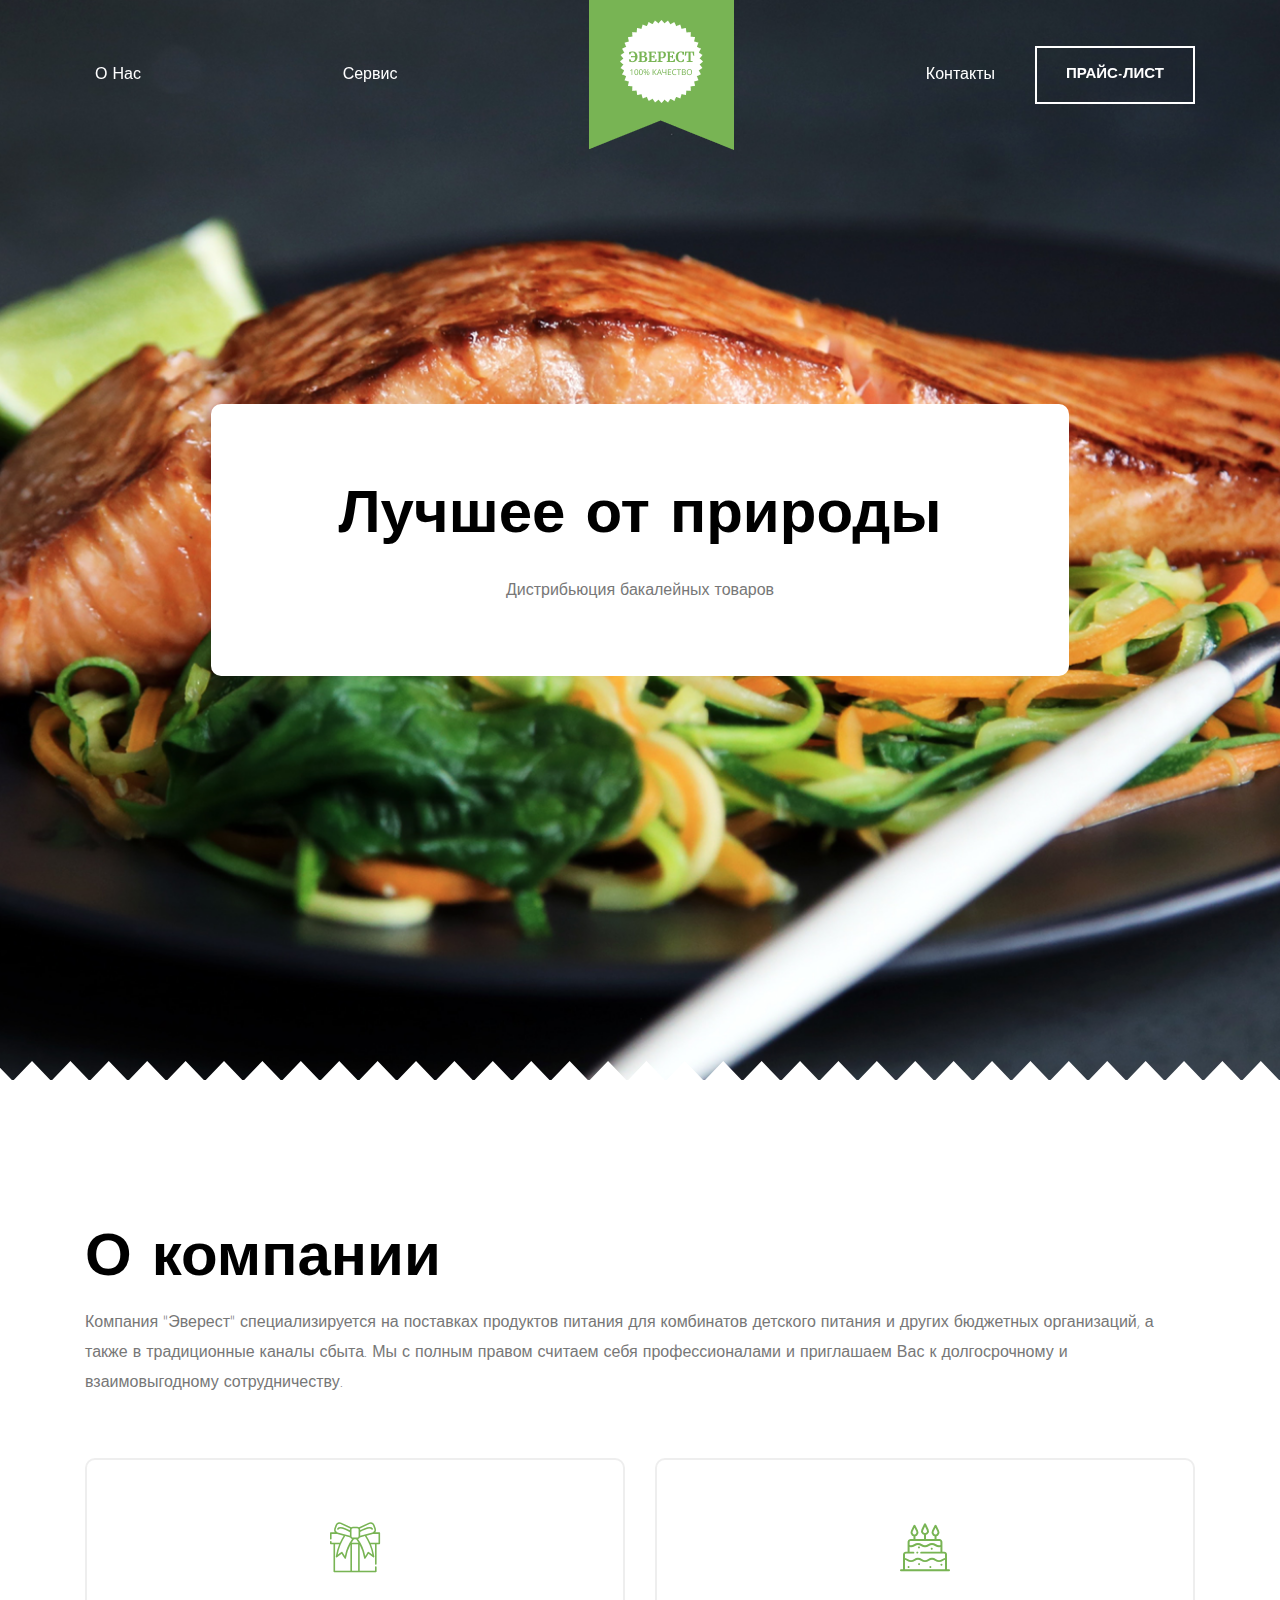
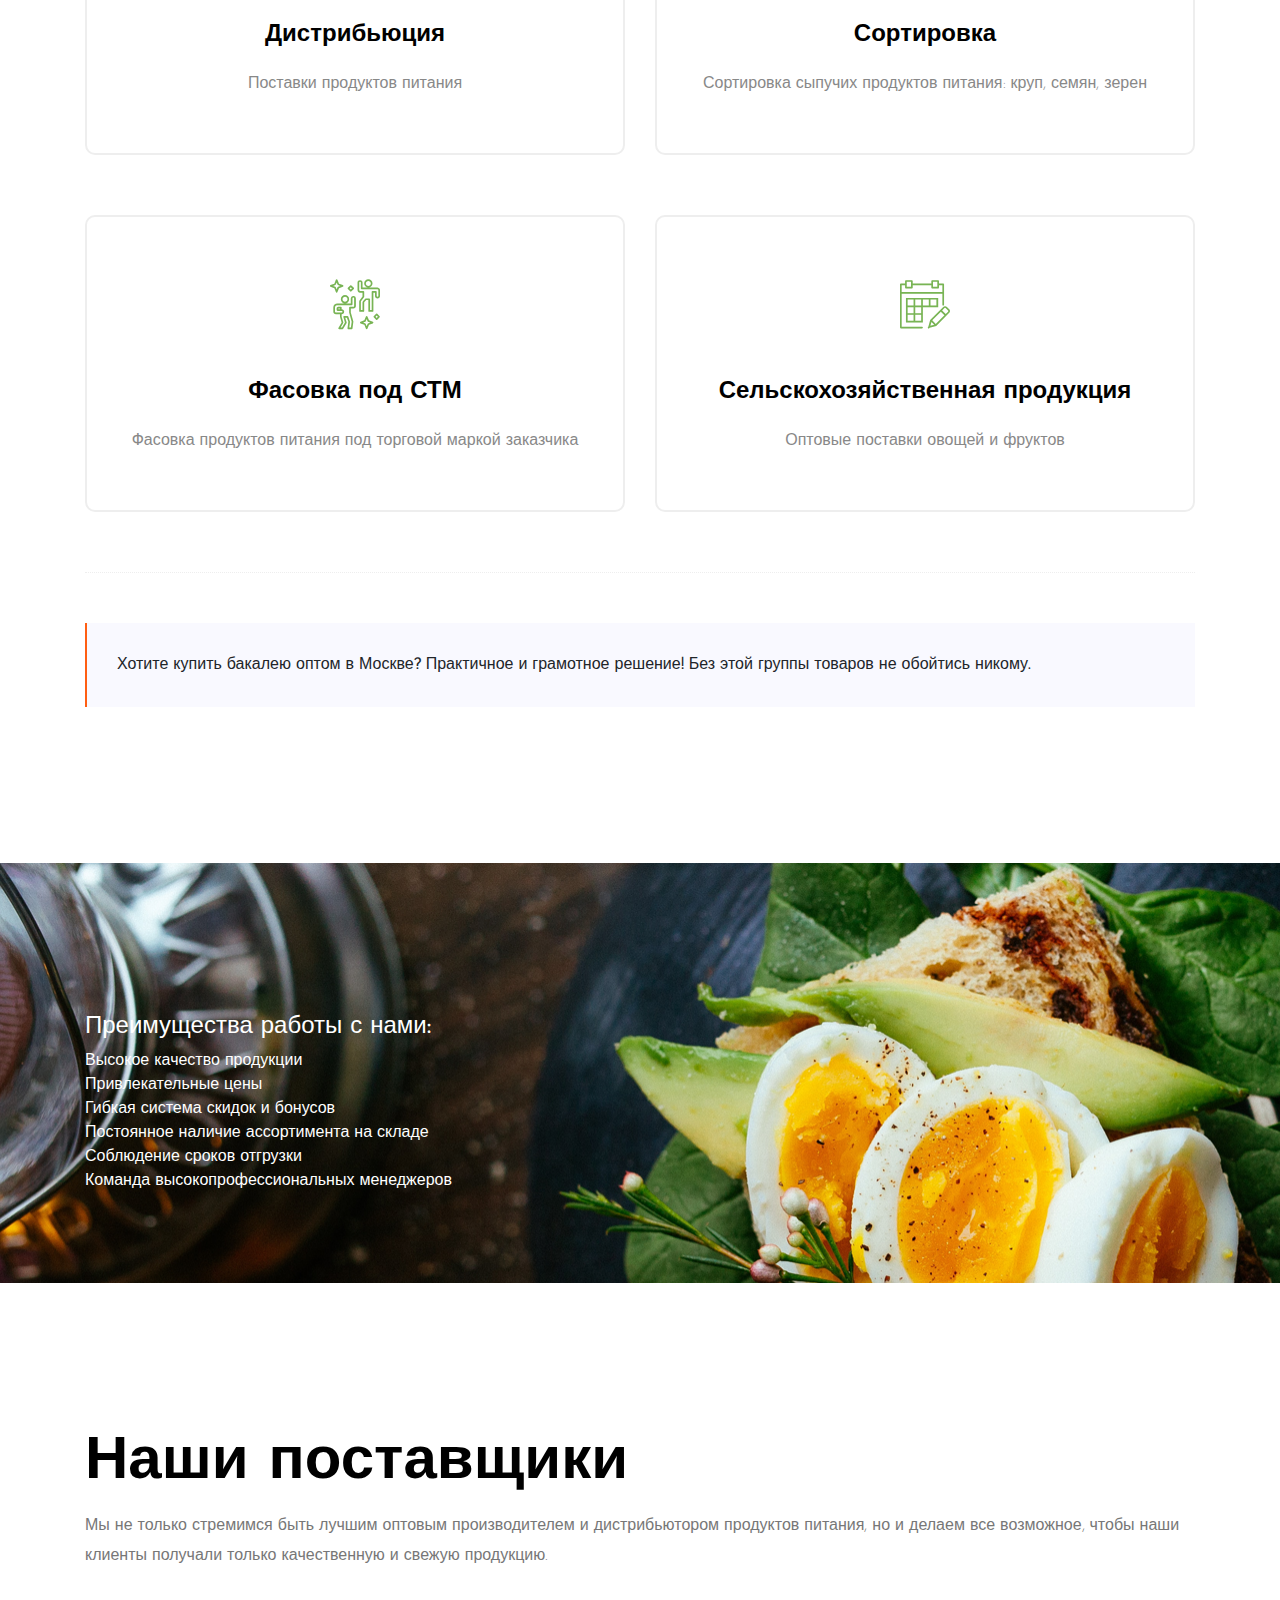
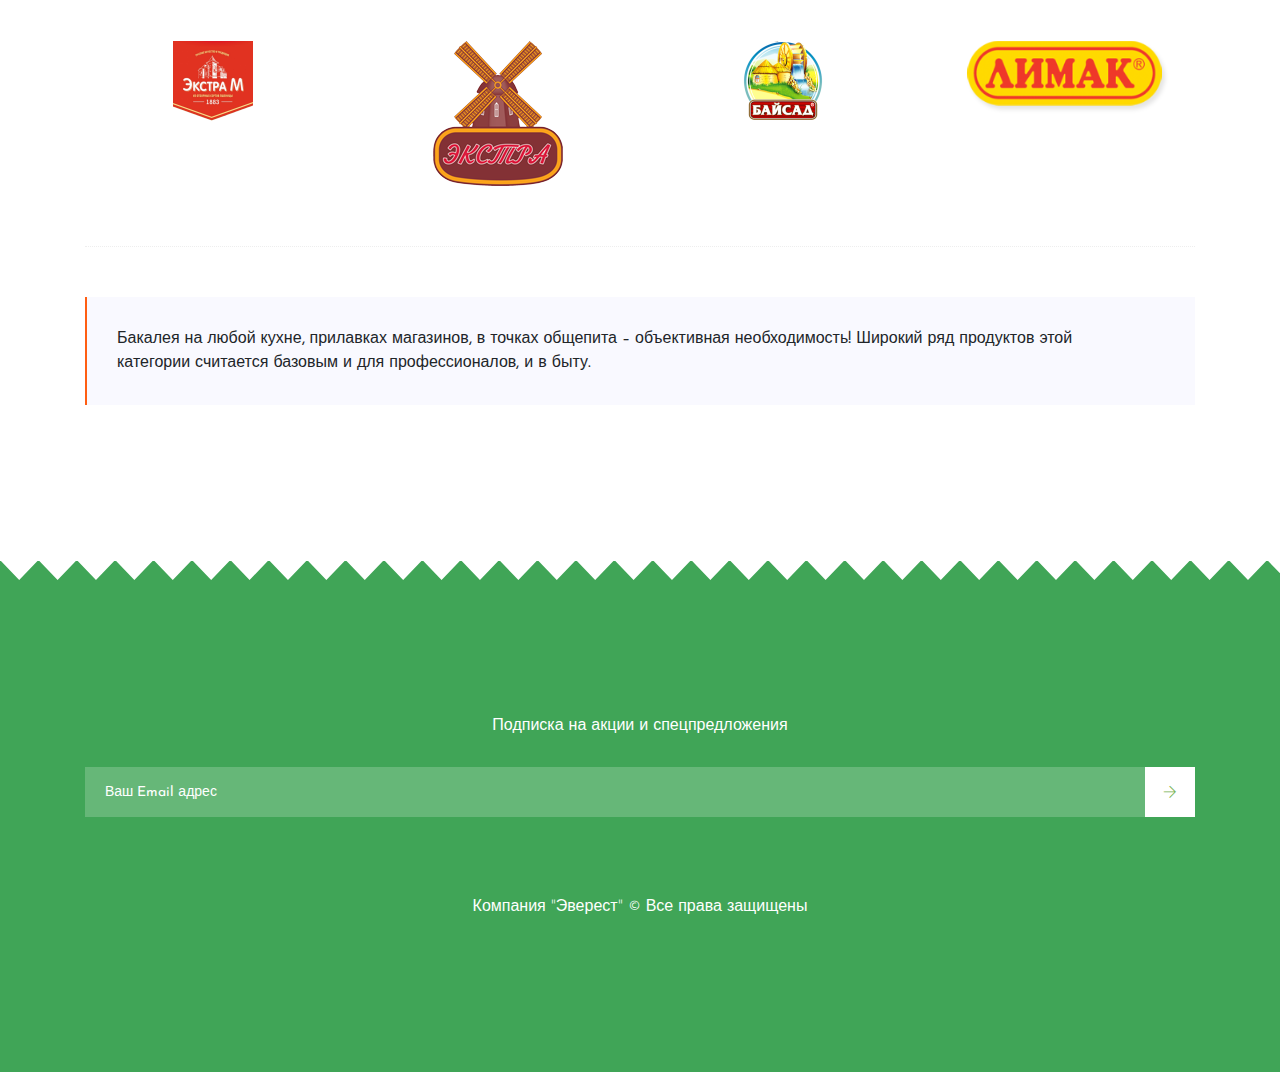
==== index.html @ 68adcf2d "first commit" ====
<!doctype html>
<html class="no-js" lang="ru">

<head>
    <meta charset="utf-8">
    <meta http-equiv="x-ua-compatible" content="ie=edge">
    <title>Эверест - бакалейные товары оптом</title>
    <meta name="description" content="Производство и дистрибьюция бакалейных товаров">
    <meta name="viewport" content="width=device-width, initial-scale=1">

    <!-- <link rel="manifest" href="site.webmanifest"> -->
    <link rel="shortcut icon" type="image/x-icon" href="img/logo.png">
    <!-- Place favicon.ico in the root directory -->

    <!-- CSS here -->
    <link rel="stylesheet" href="css/bootstrap.min.css">
    <link rel="stylesheet" href="css/owl.carousel.min.css">
    <link rel="stylesheet" href="css/magnific-popup.css">
    <link rel="stylesheet" href="css/font-awesome.min.css">
    <link rel="stylesheet" href="css/themify-icons.css">
    <link rel="stylesheet" href="css/nice-select.css">
    <link rel="stylesheet" href="css/flaticon.css">
    <link rel="stylesheet" href="css/animate.css">
    <link rel="stylesheet" href="css/slicknav.css">
    <link rel="stylesheet" href="css/style.css">
    <!-- <link rel="stylesheet" href="css/responsive.css"> -->
</head>

<body>
    <!--[if lte IE 9]>
            <p class="browserupgrade">You are using an <strong>outdated</strong> browser. Please <a href="https://browsehappy.com/">upgrade your browser</a> to improve your experience and security.</p>
        <![endif]-->

    <!-- header-start -->
    <header>
        <div class="header-area ">
            <div id="sticky-header" class="main-header-area">
                <div class="container">
                    <div class="row align-items-center">
                        <div class="col-xl-10 col-lg-10">
                            <div class="main-menu d-none d-lg-block">
                                <nav>
                                    <ul class="mein_menu_list" id="navigation">
                                        <li><a href="about.html">О нас</a></li>
                                        <li><a href="service.html">Сервис</a></li>
                                        <div class="logo-img d-none d-lg-block">
                                            <a href="index.html">
                                                <img src="img/logo.png" alt="">
                                            </a>
                                        </div>
                                        <li><a href="contact.html">Контакты</a></li>
                                    </ul>
                                </nav>
                            </div>
                        </div>
                        <div class="col-xl-2 col-lg-2 d-none d-lg-block">
                            <div class="custom_order">
                                <a href="price.pdf" download class="boxed_btn_white">ПРАЙС-ЛИСТ</a>
                            </div>
                        </div>
                        <div class="col-12">
                            <div class="mobile_menu d-block d-lg-none"></div>
                        </div>
                        <div class="logo-img-small d-sm-block d-md-block d-lg-none">
                            <a href="index.html">
                                <img src="img/logo.png" alt="">
                            </a>
                        </div>
                    </div>
                </div>
            </div>
        </div>
    </header>
    <!-- header-end -->

    <!-- slider_area-start -->
    <div class="slider_area zigzag_bg_2">
        <div class="slider_sctive owl-carousel">
            <div class="single_slider slider_img_1">
                <div class="single_slider-iner">
                    <div class="slider_contant text-center">
                        <h3>Лучшее от природы</h3>
                        <p>Дистрибьюция бакалейных товаров</p>
                    </div>
                </div>
            </div>
            <div class="single_slider slider_img_1">
                <div class="single_slider-iner">
                    <div class="slider_contant text-center">
                        <h3>Надежный партнёр</h3>
                        <p>Гордимся своей репутацией</p>
                    </div>
                </div>
            </div>
        </div>
    </div>
    <!-- slider_area-end -->

    <!-- service_area-start -->
    <div class="service_area">
        <div class="container">
            <div class="row">
                <div class="col-xl-12">
                    <div class="section_title mb-60">
                        <h3>О компании</h3>
                        <p>Компания "Эверест" специализируется на поставках продуктов питания для комбинатов детского
                            питания и других бюджетных организаций, а также в традиционные каналы сбыта. Мы с полным
                            правом считаем себя профессионалами и приглашаем Вас к долгосрочному и взаимовыгодному
                            сотрудничеству.</p>
                    </div>
                </div>
            </div>
            <div class="row">
                <div class="col-lg-6">
                    <div class="single_service">
                        <div class="service_icon">
                            <i class="flaticon-gift"></i>
                        </div>
                        <h4>Дистрибьюция</h4>
                        <p>Поставки продуктов питания</p>
                    </div>
                </div>
                <div class="col-lg-6">
                    <div class="single_service">
                        <div class="service_icon">
                            <i class="flaticon-cake"></i>
                        </div>
                        <h4>Сортировка</h4>
                        <p>Сортировка сыпучих продуктов питания: круп, семян, зерен</p>
                    </div>
                </div>
                <div class="col-lg-6">
                    <div class="single_service">
                        <div class="service_icon">
                            <i class="flaticon-dance"></i>
                        </div>
                        <h4>Фасовка под СТМ</h4>
                        <p>Фасовка продуктов питания под торговой маркой заказчика</p>
                    </div>
                </div>
                <div class="col-lg-6">
                    <div class="single_service">
                        <div class="service_icon">
                            <i class="flaticon-calendar"></i>
                        </div>
                        <h4>Сельскохозяйственная продукция</h4>
                        <p>Оптовые поставки овощей и фруктов</p>
                    </div>
                </div>
            </div>

            <div class="section-top-border">
                <div class="row">
                    <div class="col-lg-12">
                        <blockquote class="generic-blockquote">
                            Хотите купить бакалею оптом в Москве? Практичное и грамотное решение! Без этой группы
                            товаров не обойтись никому.
                        </blockquote>
                    </div>
                </div>
            </div>

        </div>
    </div>
    <!-- service_area-end -->

    <section class="video_bg brand_area">
        <div class="container">
            <h3 class="text-white">Преимущества работы с нами:</h3 class="text-white">
            <ul class="text-white">
                <li>Высокое качество продукции</li>
                <li>Привлекательные цены</li>
                <li>Гибкая система скидок и бонусов</li>
                <li>Постоянное наличие ассортимента на складе</li>
                <li>Соблюдение сроков отгрузки</li>
                <li>Команда высокопрофессиональных менеджеров</li>
            </ul>
        </div>
    </section>

    <!-- brand_area-start -->
    <div class="brand_area">
        <div class="container">
            <div class="row">
                <div class="col-xl-12">
                    <div class="section_title mb-70">
                        <h3>Наши поставщики</h3>
                        <p>Мы не только стремимся быть лучшим оптовым производителем и дистрибьютором продуктов питания,
                            но и делаем все возможное, чтобы наши клиенты получали только качественную и свежую
                            продукцию.</p>
                    </div>
                </div>
            </div>
            <div class="row">
                <div class="col-lg-3">
                    <div class="single_brand">
                        <img src="img/brand/1.png" alt="">
                    </div>
                </div>
                <div class="col-lg-3">
                    <div class="single_brand">
                        <img src="img/brand/02.png" alt="">
                    </div>
                </div>
                <div class="col-lg-3">
                    <div class="single_brand">
                        <img src="img/brand/03.png" alt="">
                    </div>
                </div>
                <div class="col-lg-3">
                    <div class="single_brand">
                        <img src="img/brand/04.png" alt="">
                    </div>
                </div>
            </div>

            <div class="section-top-border">
                <div class="row">
                    <div class="col-lg-12">
                        <blockquote class="generic-blockquote">
                            Бакалея на любой кухне, прилавках магазинов, в точках общепита – объективная необходимость!
                            Широкий ряд продуктов этой категории считается базовым и для профессионалов, и в быту.
                        </blockquote>
                    </div>
                </div>
            </div>
        </div>
    </div>
    <!-- brand_area-end -->

    <!-- footer-start -->
    <footer class="footer_area footer-bg zigzag_bg_1">
        <div class="footer-top">
            <div class="container">
                <div class="row">
                    <div class="col-lg-12">
                        <div class="footer_widget">
                            <p class="offer_text text-center">Подписка на акции и спецпредложения</p>
                            <form action="#">
                                <input type="text" placeholder="Ваш Email адрес">
                                <button type="button"> <i class="ti-arrow-right"></i> </button>
                            </form>
                        </div>
                    </div>
                </div>
            </div>
        </div>
        <div class="footer-bottom">
            <div class="container">
                <div class="row align-items-center">
                    <div class="col-md-12">
                        <div class="copyright">
                            <p class="footer-text text-center">Компания "Эверест" &copy; Все права защищены</p>
                        </div>
                    </div>
                </div>
            </div>
        </div>
    </footer>
    <!-- footer-end -->


    <!-- JS here -->
    <script src="js/vendor/modernizr-3.5.0.min.js"></script>
    <script src="js/vendor/jquery-1.12.4.min.js"></script>
    <script src="js/popper.min.js"></script>
    <script src="js/bootstrap.min.js"></script>
    <script src="js/owl.carousel.min.js"></script>
    <script src="js/isotope.pkgd.min.js"></script>
    <script src="js/ajax-form.js"></script>
    <script src="js/waypoints.min.js"></script>
    <script src="js/jquery.counterup.min.js"></script>
    <script src="js/imagesloaded.pkgd.min.js"></script>
    <script src="js/scrollIt.js"></script>
    <script src="js/jquery.scrollUp.min.js"></script>
    <script src="js/wow.min.js"></script>
    <script src="js/nice-select.min.js"></script>
    <script src="js/jquery.slicknav.min.js"></script>
    <script src="js/jquery.magnific-popup.min.js"></script>
    <script src="js/plugins.js"></script>

    <!--contact js-->
    <script src="js/contact.js"></script>
    <script src="js/jquery.ajaxchimp.min.js"></script>
    <script src="js/jquery.form.js"></script>
    <script src="js/jquery.validate.min.js"></script>
    <script src="js/mail-script.js"></script>

    <script src="js/main.js"></script>

</body>

</html>
---- css/themify-icons.css ----
@font-face {
	font-family: 'themify';
	src:url('../fonts/themify.eot?-fvbane');
	src:url('../fonts/themify.eot?#iefix-fvbane') format('embedded-opentype'),
		url('../fonts/themify.woff?-fvbane') format('woff'),
		url('../fonts/themify.ttf?-fvbane') format('truetype'),
		url('../fonts/themify.svg?-fvbane#themify') format('svg');
	font-weight: normal;
	font-style: normal;
}

[class^="ti-"], [class*=" ti-"] {
	font-family: 'themify';
	/* speak: none; */
	font-style: normal;
	font-weight: normal;
	font-variant: normal;
	text-transform: none;
	line-height: 1;

	/* Better Font Rendering =========== */
	-webkit-font-smoothing: antialiased;
	-moz-osx-font-smoothing: grayscale;
}

.ti-wand:before {
	content: "\e600";
}
.ti-volume:before {
	content: "\e601";
}
.ti-user:before {
	content: "\e602";
}
.ti-unlock:before {
	content: "\e603";
}
.ti-unlink:before {
	content: "\e604";
}
.ti-trash:before {
	content: "\e605";
}
.ti-thought:before {
	content: "\e606";
}
.ti-target:before {
	content: "\e607";
}
.ti-tag:before {
	content: "\e608";
}
.ti-tablet:before {
	content: "\e609";
}
.ti-star:before {
	content: "\e60a";
}
.ti-spray:before {
	content: "\e60b";
}
.ti-signal:before {
	content: "\e60c";
}
.ti-shopping-cart:before {
	content: "\e60d";
}
.ti-shopping-cart-full:before {
	content: "\e60e";
}
.ti-settings:before {
	content: "\e60f";
}
.ti-search:before {
	content: "\e610";
}
.ti-zoom-in:before {
	content: "\e611";
}
.ti-zoom-out:before {
	content: "\e612";
}
.ti-cut:before {
	content: "\e613";
}
.ti-ruler:before {
	content: "\e614";
}
.ti-ruler-pencil:before {
	content: "\e615";
}
.ti-ruler-alt:before {
	content: "\e616";
}
.ti-bookmark:before {
	content: "\e617";
}
.ti-bookmark-alt:before {
	content: "\e618";
}
.ti-reload:before {
	content: "\e619";
}
.ti-plus:before {
	content: "\e61a";
}
.ti-pin:before {
	content: "\e61b";
}
.ti-pencil:before {
	content: "\e61c";
}
.ti-pencil-alt:before {
	content: "\e61d";
}
.ti-paint-roller:before {
	content: "\e61e";
}
.ti-paint-bucket:before {
	content: "\e61f";
}
.ti-na:before {
	content: "\e620";
}
.ti-mobile:before {
	content: "\e621";
}
.ti-minus:before {
	content: "\e622";
}
.ti-medall:before {
	content: "\e623";
}
.ti-medall-alt:before {
	content: "\e624";
}
.ti-marker:before {
	content: "\e625";
}
.ti-marker-alt:before {
	content: "\e626";
}
.ti-arrow-up:before {
	content: "\e627";
}
.ti-arrow-right:before {
	content: "\e628";
}
.ti-arrow-left:before {
	content: "\e629";
}
.ti-arrow-down:before {
	content: "\e62a";
}
.ti-lock:before {
	content: "\e62b";
}
.ti-location-arrow:before {
	content: "\e62c";
}
.ti-link:before {
	content: "\e62d";
}
.ti-layout:before {
	content: "\e62e";
}
.ti-layers:before {
	content: "\e62f";
}
.ti-layers-alt:before {
	content: "\e630";
}
.ti-key:before {
	content: "\e631";
}
.ti-import:before {
	content: "\e632";
}
.ti-image:before {
	content: "\e633";
}
.ti-heart:before {
	content: "\e634";
}
.ti-heart-broken:before {
	content: "\e635";
}
.ti-hand-stop:before {
	content: "\e636";
}
.ti-hand-open:before {
	content: "\e637";
}
.ti-hand-drag:before {
	content: "\e638";
}
.ti-folder:before {
	content: "\e639";
}
.ti-flag:before {
	content: "\e63a";
}
.ti-flag-alt:before {
	content: "\e63b";
}
.ti-flag-alt-2:before {
	content: "\e63c";
}
.ti-eye:before {
	content: "\e63d";
}
.ti-export:before {
	content: "\e63e";
}
.ti-exchange-vertical:before {
	content: "\e63f";
}
.ti-desktop:before {
	content: "\e640";
}
.ti-cup:before {
	content: "\e641";
}
.ti-crown:before {
	content: "\e642";
}
.ti-comments:before {
	content: "\e643";
}
.ti-comment:before {
	content: "\e644";
}
.ti-comment-alt:before {
	content: "\e645";
}
.ti-close:before {
	content: "\e646";
}
.ti-clip:before {
	content: "\e647";
}
.ti-angle-up:before {
	content: "\e648";
}
.ti-angle-right:before {
	content: "\e649";
}
.ti-angle-left:before {
	content: "\e64a";
}
.ti-angle-down:before {
	content: "\e64b";
}
.ti-check:before {
	content: "\e64c";
}
.ti-check-box:before {
	content: "\e64d";
}
.ti-camera:before {
	content: "\e64e";
}
.ti-announcement:before {
	content: "\e64f";
}
.ti-brush:before {
	content: "\e650";
}
.ti-briefcase:before {
	content: "\e651";
}
.ti-bolt:before {
	content: "\e652";
}
.ti-bolt-alt:before {
	content: "\e653";
}
.ti-blackboard:before {
	content: "\e654";
}
.ti-bag:before {
	content: "\e655";
}
.ti-move:before {
	content: "\e656";
}
.ti-arrows-vertical:before {
	content: "\e657";
}
.ti-arrows-horizontal:before {
	content: "\e658";
}
.ti-fullscreen:before {
	content: "\e659";
}
.ti-arrow-top-right:before {
	content: "\e65a";
}
.ti-arrow-top-left:before {
	content: "\e65b";
}
.ti-arrow-circle-up:before {
	content: "\e65c";
}
.ti-arrow-circle-right:before {
	content: "\e65d";
}
.ti-arrow-circle-left:before {
	content: "\e65e";
}
.ti-arrow-circle-down:before {
	content: "\e65f";
}
.ti-angle-double-up:before {
	content: "\e660";
}
.ti-angle-double-right:before {
	content: "\e661";
}
.ti-angle-double-left:before {
	content: "\e662";
}
.ti-angle-double-down:before {
	content: "\e663";
}
.ti-zip:before {
	content: "\e664";
}
.ti-world:before {
	content: "\e665";
}
.ti-wheelchair:before {
	content: "\e666";
}
.ti-view-list:before {
	content: "\e667";
}
.ti-view-list-alt:before {
	content: "\e668";
}
.ti-view-grid:before {
	content: "\e669";
}
.ti-uppercase:before {
	content: "\e66a";
}
.ti-upload:before {
	content: "\e66b";
}
.ti-underline:before {
	content: "\e66c";
}
.ti-truck:before {
	content: "\e66d";
}
.ti-timer:before {
	content: "\e66e";
}
.ti-ticket:before {
	content: "\e66f";
}
.ti-thumb-up:before {
	content: "\e670";
}
.ti-thumb-down:before {
	content: "\e671";
}
.ti-text:before {
	content: "\e672";
}
.ti-stats-up:before {
	content: "\e673";
}
.ti-stats-down:before {
	content: "\e674";
}
.ti-split-v:before {
	content: "\e675";
}
.ti-split-h:before {
	content: "\e676";
}
.ti-smallcap:before {
	content: "\e677";
}
.ti-shine:before {
	content: "\e678";
}
.ti-shift-right:before {
	content: "\e679";
}
.ti-shift-left:before {
	content: "\e67a";
}
.ti-shield:before {
	content: "\e67b";
}
.ti-notepad:before {
	content: "\e67c";
}
.ti-server:before {
	content: "\e67d";
}
.ti-quote-right:before {
	content: "\e67e";
}
.ti-quote-left:before {
	content: "\e67f";
}
.ti-pulse:before {
	content: "\e680";
}
.ti-printer:before {
	content: "\e681";
}
.ti-power-off:before {
	content: "\e682";
}
.ti-plug:before {
	content: "\e683";
}
.ti-pie-chart:before {
	content: "\e684";
}
.ti-paragraph:before {
	content: "\e685";
}
.ti-panel:before {
	content: "\e686";
}
.ti-package:before {
	content: "\e687";
}
.ti-music:before {
	content: "\e688";
}
.ti-music-alt:before {
	content: "\e689";
}
.ti-mouse:before {
	content: "\e68a";
}
.ti-mouse-alt:before {
	content: "\e68b";
}
.ti-money:before {
	content: "\e68c";
}
.ti-microphone:before {
	content: "\e68d";
}
.ti-menu:before {
	content: "\e68e";
}
.ti-menu-alt:before {
	content: "\e68f";
}
.ti-map:before {
	content: "\e690";
}
.ti-map-alt:before {
	content: "\e691";
}
.ti-loop:before {
	content: "\e692";
}
.ti-location-pin:before {
	content: "\e693";
}
.ti-list:before {
	content: "\e694";
}
.ti-light-bulb:before {
	content: "\e695";
}
.ti-Italic:before {
	content: "\e696";
}
.ti-info:before {
	content: "\e697";
}
.ti-infinite:before {
	content: "\e698";
}
.ti-id-badge:before {
	content: "\e699";
}
.ti-hummer:before {
	content: "\e69a";
}
.ti-home:before {
	content: "\e69b";
}
.ti-help:before {
	content: "\e69c";
}
.ti-headphone:before {
	content: "\e69d";
}
.ti-harddrives:before {
	content: "\e69e";
}
.ti-harddrive:before {
	content: "\e69f";
}
.ti-gift:before {
	content: "\e6a0";
}
.ti-game:before {
	content: "\e6a1";
}
.ti-filter:before {
	content: "\e6a2";
}
.ti-files:before {
	content: "\e6a3";
}
.ti-file:before {
	content: "\e6a4";
}
.ti-eraser:before {
	content: "\e6a5";
}
.ti-envelope:before {
	content: "\e6a6";
}
.ti-download:before {
	content: "\e6a7";
}
.ti-direction:before {
	content: "\e6a8";
}
.ti-direction-alt:before {
	content: "\e6a9";
}
.ti-dashboard:before {
	content: "\e6aa";
}
.ti-control-stop:before {
	content: "\e6ab";
}
.ti-control-shuffle:before {
	content: "\e6ac";
}
.ti-control-play:before {
	content: "\e6ad";
}
.ti-control-pause:before {
	content: "\e6ae";
}
.ti-control-forward:before {
	content: "\e6af";
}
.ti-control-backward:before {
	content: "\e6b0";
}
.ti-cloud:before {
	content: "\e6b1";
}
.ti-cloud-up:before {
	content: "\e6b2";
}
.ti-cloud-down:before {
	content: "\e6b3";
}
.ti-clipboard:before {
	content: "\e6b4";
}
.ti-car:before {
	content: "\e6b5";
}
.ti-calendar:before {
	content: "\e6b6";
}
.ti-book:before {
	content: "\e6b7";
}
.ti-bell:before {
	content: "\e6b8";
}
.ti-basketball:before {
	content: "\e6b9";
}
.ti-bar-chart:before {
	content: "\e6ba";
}
.ti-bar-chart-alt:before {
	content: "\e6bb";
}
.ti-back-right:before {
	content: "\e6bc";
}
.ti-back-left:before {
	content: "\e6bd";
}
.ti-arrows-corner:before {
	content: "\e6be";
}
.ti-archive:before {
	content: "\e6bf";
}
.ti-anchor:before {
	content: "\e6c0";
}
.ti-align-right:before {
	content: "\e6c1";
}
.ti-align-left:before {
	content: "\e6c2";
}
.ti-align-justify:before {
	content: "\e6c3";
}
.ti-align-center:before {
	content: "\e6c4";
}
.ti-alert:before {
	content: "\e6c5";
}
.ti-alarm-clock:before {
	content: "\e6c6";
}
.ti-agenda:before {
	content: "\e6c7";
}
.ti-write:before {
	content: "\e6c8";
}
.ti-window:before {
	content: "\e6c9";
}
.ti-widgetized:before {
	content: "\e6ca";
}
.ti-widget:before {
	content: "\e6cb";
}
.ti-widget-alt:before {
	content: "\e6cc";
}
.ti-wallet:before {
	content: "\e6cd";
}
.ti-video-clapper:before {
	content: "\e6ce";
}
.ti-video-camera:before {
	content: "\e6cf";
}
.ti-vector:before {
	content: "\e6d0";
}
.ti-themify-logo:before {
	content: "\e6d1";
}
.ti-themify-favicon:before {
	content: "\e6d2";
}
.ti-themify-favicon-alt:before {
	content: "\e6d3";
}
.ti-support:before {
	content: "\e6d4";
}
.ti-stamp:before {
	content: "\e6d5";
}
.ti-split-v-alt:before {
	content: "\e6d6";
}
.ti-slice:before {
	content: "\e6d7";
}
.ti-shortcode:before {
	content: "\e6d8";
}
.ti-shift-right-alt:before {
	content: "\e6d9";
}
.ti-shift-left-alt:before {
	content: "\e6da";
}
.ti-ruler-alt-2:before {
	content: "\e6db";
}
.ti-receipt:before {
	content: "\e6dc";
}
.ti-pin2:before {
	content: "\e6dd";
}
.ti-pin-alt:before {
	content: "\e6de";
}
.ti-pencil-alt2:before {
	content: "\e6df";
}
.ti-palette:before {
	content: "\e6e0";
}
.ti-more:before {
	content: "\e6e1";
}
.ti-more-alt:before {
	content: "\e6e2";
}
.ti-microphone-alt:before {
	content: "\e6e3";
}
.ti-magnet:before {
	content: "\e6e4";
}
.ti-line-double:before {
	content: "\e6e5";
}
.ti-line-dotted:before {
	content: "\e6e6";
}
.ti-line-dashed:before {
	content: "\e6e7";
}
.ti-layout-width-full:before {
	content: "\e6e8";
}
.ti-layout-width-default:before {
	content: "\e6e9";
}
.ti-layout-width-default-alt:before {
	content: "\e6ea";
}
.ti-layout-tab:before {
	content: "\e6eb";
}
.ti-layout-tab-window:before {
	content: "\e6ec";
}
.ti-layout-tab-v:before {
	content: "\e6ed";
}
.ti-layout-tab-min:before {
	content: "\e6ee";
}
.ti-layout-slider:before {
	content: "\e6ef";
}
.ti-layout-slider-alt:before {
	content: "\e6f0";
}
.ti-layout-sidebar-right:before {
	content: "\e6f1";
}
.ti-layout-sidebar-none:before {
	content: "\e6f2";
}
.ti-layout-sidebar-left:before {
	content: "\e6f3";
}
.ti-layout-placeholder:before {
	content: "\e6f4";
}
.ti-layout-menu:before {
	content: "\e6f5";
}
.ti-layout-menu-v:before {
	content: "\e6f6";
}
.ti-layout-menu-separated:before {
	content: "\e6f7";
}
.ti-layout-menu-full:before {
	content: "\e6f8";
}
.ti-layout-media-right-alt:before {
	content: "\e6f9";
}
.ti-layout-media-right:before {
	content: "\e6fa";
}
.ti-layout-media-overlay:before {
	content: "\e6fb";
}
.ti-layout-media-overlay-alt:before {
	content: "\e6fc";
}
.ti-layout-media-overlay-alt-2:before {
	content: "\e6fd";
}
.ti-layout-media-left-alt:before {
	content: "\e6fe";
}
.ti-layout-media-left:before {
	content: "\e6ff";
}
.ti-layout-media-center-alt:before {
	content: "\e700";
}
.ti-layout-media-center:before {
	content: "\e701";
}
.ti-layout-list-thumb:before {
	content: "\e702";
}
.ti-layout-list-thumb-alt:before {
	content: "\e703";
}
.ti-layout-list-post:before {
	content: "\e704";
}
.ti-layout-list-large-image:before {
	content: "\e705";
}
.ti-layout-line-solid:before {
	content: "\e706";
}
.ti-layout-grid4:before {
	content: "\e707";
}
.ti-layout-grid3:before {
	content: "\e708";
}
.ti-layout-grid2:before {
	content: "\e709";
}
.ti-layout-grid2-thumb:before {
	content: "\e70a";
}
.ti-layout-cta-right:before {
	content: "\e70b";
}
.ti-layout-cta-left:before {
	content: "\e70c";
}
.ti-layout-cta-center:before {
	content: "\e70d";
}
.ti-layout-cta-btn-right:before {
	content: "\e70e";
}
.ti-layout-cta-btn-left:before {
	content: "\e70f";
}
.ti-layout-column4:before {
	content: "\e710";
}
.ti-layout-column3:before {
	content: "\e711";
}
.ti-layout-column2:before {
	content: "\e712";
}
.ti-layout-accordion-separated:before {
	content: "\e713";
}
.ti-layout-accordion-merged:before {
	content: "\e714";
}
.ti-layout-accordion-list:before {
	content: "\e715";
}
.ti-ink-pen:before {
	content: "\e716";
}
.ti-info-alt:before {
	content: "\e717";
}
.ti-help-alt:before {
	content: "\e718";
}
.ti-headphone-alt:before {
	content: "\e719";
}
.ti-hand-point-up:before {
	content: "\e71a";
}
.ti-hand-point-right:before {
	content: "\e71b";
}
.ti-hand-point-left:before {
	content: "\e71c";
}
.ti-hand-point-down:before {
	content: "\e71d";
}
.ti-gallery:before {
	content: "\e71e";
}
.ti-face-smile:before {
	content: "\e71f";
}
.ti-face-sad:before {
	content: "\e720";
}
.ti-credit-card:before {
	content: "\e721";
}
.ti-control-skip-forward:before {
	content: "\e722";
}
.ti-control-skip-backward:before {
	content: "\e723";
}
.ti-control-record:before {
	content: "\e724";
}
.ti-control-eject:before {
	content: "\e725";
}
.ti-comments-smiley:before {
	content: "\e726";
}
.ti-brush-alt:before {
	content: "\e727";
}
.ti-youtube:before {
	content: "\e728";
}
.ti-vimeo:before {
	content: "\e729";
}
.ti-twitter:before {
	content: "\e72a";
}
.ti-time:before {
	content: "\e72b";
}
.ti-tumblr:before {
	content: "\e72c";
}
.ti-skype:before {
	content: "\e72d";
}
.ti-share:before {
	content: "\e72e";
}
.ti-share-alt:before {
	content: "\e72f";
}
.ti-rocket:before {
	content: "\e730";
}
.ti-pinterest:before {
	content: "\e731";
}
.ti-new-window:before {
	content: "\e732";
}
.ti-microsoft:before {
	content: "\e733";
}
.ti-list-ol:before {
	content: "\e734";
}
.ti-linkedin:before {
	content: "\e735";
}
.ti-layout-sidebar-2:before {
	content: "\e736";
}
.ti-layout-grid4-alt:before {
	content: "\e737";
}
.ti-layout-grid3-alt:before {
	content: "\e738";
}
.ti-layout-grid2-alt:before {
	content: "\e739";
}
.ti-layout-column4-alt:before {
	content: "\e73a";
}
.ti-layout-column3-alt:before {
	content: "\e73b";
}
.ti-layout-column2-alt:before {
	content: "\e73c";
}
.ti-instagram:before {
	content: "\e73d";
}
.ti-google:before {
	content: "\e73e";
}
.ti-github:before {
	content: "\e73f";
}
.ti-flickr:before {
	content: "\e740";
}
.ti-facebook:before {
	content: "\e741";
}
.ti-dropbox:before {
	content: "\e742";
}
.ti-dribbble:before {
	content: "\e743";
}
.ti-apple:before {
	content: "\e744";
}
.ti-android:before {
	content: "\e745";
}
.ti-save:before {
	content: "\e746";
}
.ti-save-alt:before {
	content: "\e747";
}
.ti-yahoo:before {
	content: "\e748";
}
.ti-wordpress:before {
	content: "\e749";
}
.ti-vimeo-alt:before {
	content: "\e74a";
}
.ti-twitter-alt:before {
	content: "\e74b";
}
.ti-tumblr-alt:before {
	content: "\e74c";
}
.ti-trello:before {
	content: "\e74d";
}
.ti-stack-overflow:before {
	content: "\e74e";
}
.ti-soundcloud:before {
	content: "\e74f";
}
.ti-sharethis:before {
	content: "\e750";
}
.ti-sharethis-alt:before {
	content: "\e751";
}
.ti-reddit:before {
	content: "\e752";
}
.ti-pinterest-alt:before {
	content: "\e753";
}
.ti-microsoft-alt:before {
	content: "\e754";
}
.ti-linux:before {
	content: "\e755";
}
.ti-jsfiddle:before {
	content: "\e756";
}
.ti-joomla:before {
	content: "\e757";
}
.ti-html5:before {
	content: "\e758";
}
.ti-flickr-alt:before {
	content: "\e759";
}
.ti-email:before {
	content: "\e75a";
}
.ti-drupal:before {
	content: "\e75b";
}
.ti-dropbox-alt:before {
	content: "\e75c";
}
.ti-css3:before {
	content: "\e75d";
}
.ti-rss:before {
	content: "\e75e";
}
.ti-rss-alt:before {
	content: "\e75f";
}
---- css/nice-select.css ----
.nice-select {
  -webkit-tap-highlight-color: transparent;
  background-color: #fff;
  border-radius: 5px;
  border: solid 1px #e8e8e8;
  box-sizing: border-box;
  clear: both;
  cursor: pointer;
  display: block;
  float: left;
  font-family: inherit;
  font-size: 14px;
  font-weight: normal;
  height: 42px;
  line-height: 40px;
  outline: none;
  padding-left: 18px;
  padding-right: 30px;
  position: relative;
  text-align: left !important;
  -webkit-transition: all 0.2s ease-in-out;
  transition: all 0.2s ease-in-out;
  -webkit-user-select: none;
     -moz-user-select: none;
      -ms-user-select: none;
          user-select: none;
  white-space: nowrap;
  width: auto; }
  .nice-select:hover {
    border-color: #dbdbdb; }
  .nice-select:active, .nice-select.open, .nice-select:focus {
    border-color: #999; }
  .nice-select:after {
    border-bottom: 2px solid #999;
    border-right: 2px solid #999;
    content: '';
    display: block;
    height: 5px;
    margin-top: -4px;
    pointer-events: none;
    position: absolute;
    right: 12px;
    top: 50%;
    -webkit-transform-origin: 66% 66%;
        -ms-transform-origin: 66% 66%;
            transform-origin: 66% 66%;
    -webkit-transform: rotate(45deg);
        -ms-transform: rotate(45deg);
            transform: rotate(45deg);
    -webkit-transition: all 0.15s ease-in-out;
    transition: all 0.15s ease-in-out;
    width: 5px; }
  .nice-select.open:after {
    -webkit-transform: rotate(-135deg);
        -ms-transform: rotate(-135deg);
            transform: rotate(-135deg); }
  .nice-select.open .list {
    opacity: 1;
    pointer-events: auto;
    -webkit-transform: scale(1) translateY(0);
        -ms-transform: scale(1) translateY(0);
            transform: scale(1) translateY(0); }
  .nice-select.disabled {
    border-color: #ededed;
    color: #999;
    pointer-events: none; }
    .nice-select.disabled:after {
      border-color: #cccccc; }
  .nice-select.wide {
    width: 100%; }
    .nice-select.wide .list {
      left: 0 !important;
      right: 0 !important; }
  .nice-select.right {
    float: right; }
    .nice-select.right .list {
      left: auto;
      right: 0; }
  .nice-select.small {
    font-size: 12px;
    height: 36px;
    line-height: 34px; }
    .nice-select.small:after {
      height: 4px;
      width: 4px; }
    .nice-select.small .option {
      line-height: 34px;
      min-height: 34px; }
  .nice-select .list {
    background-color: #fff;
    border-radius: 5px;
    box-shadow: 0 0 0 1px rgba(68, 68, 68, 0.11);
    box-sizing: border-box;
    margin-top: 4px;
    opacity: 0;
    overflow: hidden;
    padding: 0;
    pointer-events: none;
    position: absolute;
    top: 100%;
    left: 0;
    -webkit-transform-origin: 50% 0;
        -ms-transform-origin: 50% 0;
            transform-origin: 50% 0;
    -webkit-transform: scale(0.75) translateY(-21px);
        -ms-transform: scale(0.75) translateY(-21px);
            transform: scale(0.75) translateY(-21px);
    -webkit-transition: all 0.2s cubic-bezier(0.5, 0, 0, 1.25), opacity 0.15s ease-out;
    transition: all 0.2s cubic-bezier(0.5, 0, 0, 1.25), opacity 0.15s ease-out;
    z-index: 9; }
    .nice-select .list:hover .option:not(:hover) {
      background-color: transparent !important; }
  .nice-select .option {
    cursor: pointer;
    font-weight: 400;
    line-height: 40px;
    list-style: none;
    min-height: 40px;
    outline: none;
    padding-left: 18px;
    padding-right: 29px;
    text-align: left;
    -webkit-transition: all 0.2s;
    transition: all 0.2s; }
    .nice-select .option:hover, .nice-select .option.focus, .nice-select .option.selected.focus {
      background-color: #f6f6f6; }
    .nice-select .option.selected {
      font-weight: bold; }
    .nice-select .option.disabled {
      background-color: transparent;
      color: #999;
      cursor: default; }

.no-csspointerevents .nice-select .list {
  display: none; }

.no-csspointerevents .nice-select.open .list {
  display: block; }
---- css/flaticon.css ----
/*
  	Flaticon icon font: Flaticon
  	Creation date: 18/08/2019 06:00
  	*/

@font-face {
  font-family: "Flaticon";
  src: url("../fonts/Flaticon.eot");
  src: url("../fonts/Flaticon.eot?#iefix") format("embedded-opentype"),
       url("../fonts/Flaticon.woff2") format("woff2"),
       url("../fonts/Flaticon.woff") format("woff"),
       url("../fonts/Flaticon.ttf") format("truetype"),
       url("../fonts/Flaticon.svg#Flaticon") format("svg");
  font-weight: normal;
  font-style: normal;
}

@media screen and (-webkit-min-device-pixel-ratio:0) {
  @font-face {
    font-family: "Flaticon";
    src: url("../fonts/Flaticon.svg#Flaticon") format("svg");
  }
}

[class^="flaticon-"]:before, [class*=" flaticon-"]:before,
[class^="flaticon-"]:after, [class*=" flaticon-"]:after {   
  font-family: Flaticon;

font-style: normal;

}

.flaticon-gift:before { content: "\f100"; }
.flaticon-cake:before { content: "\f101"; }
.flaticon-dance:before { content: "\f102"; }
.flaticon-calendar:before { content: "\f103"; }
.flaticon-running-man:before { content: "\f104"; }
.flaticon-businessman:before { content: "\f105"; }
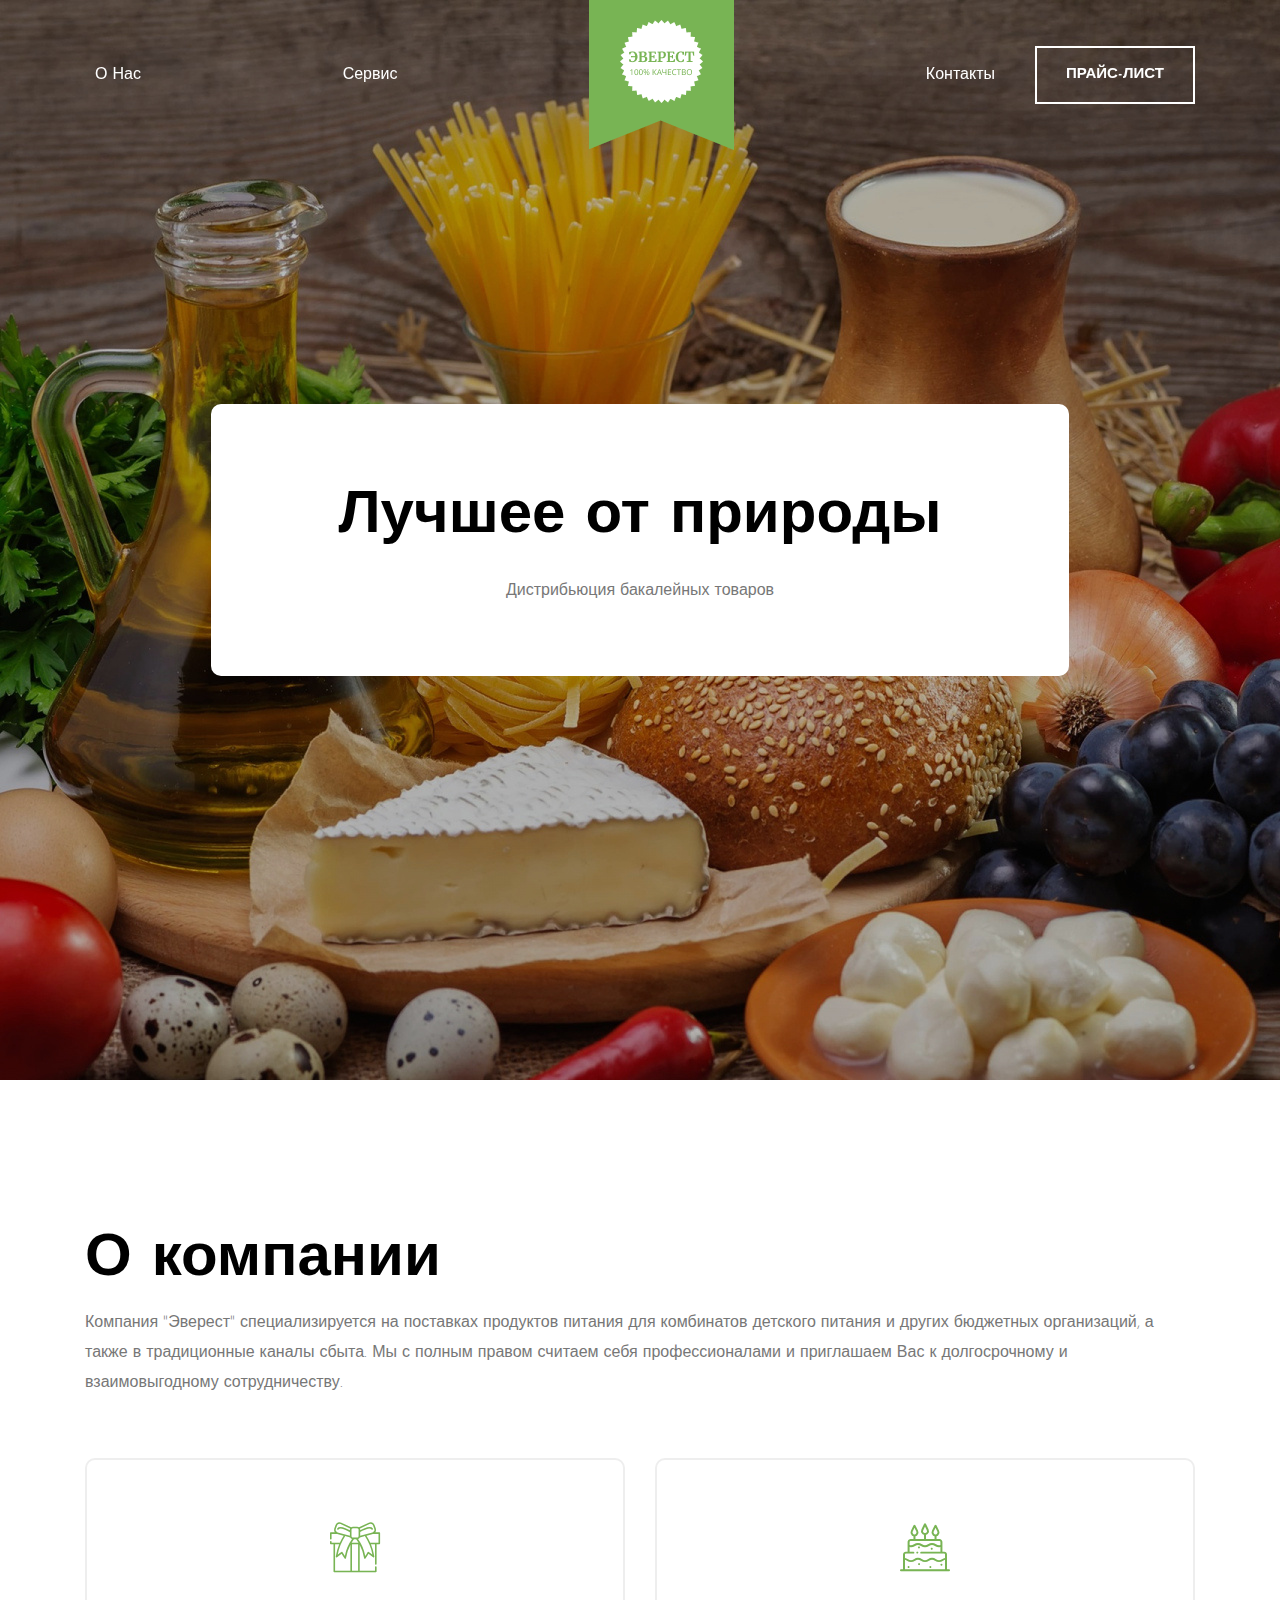
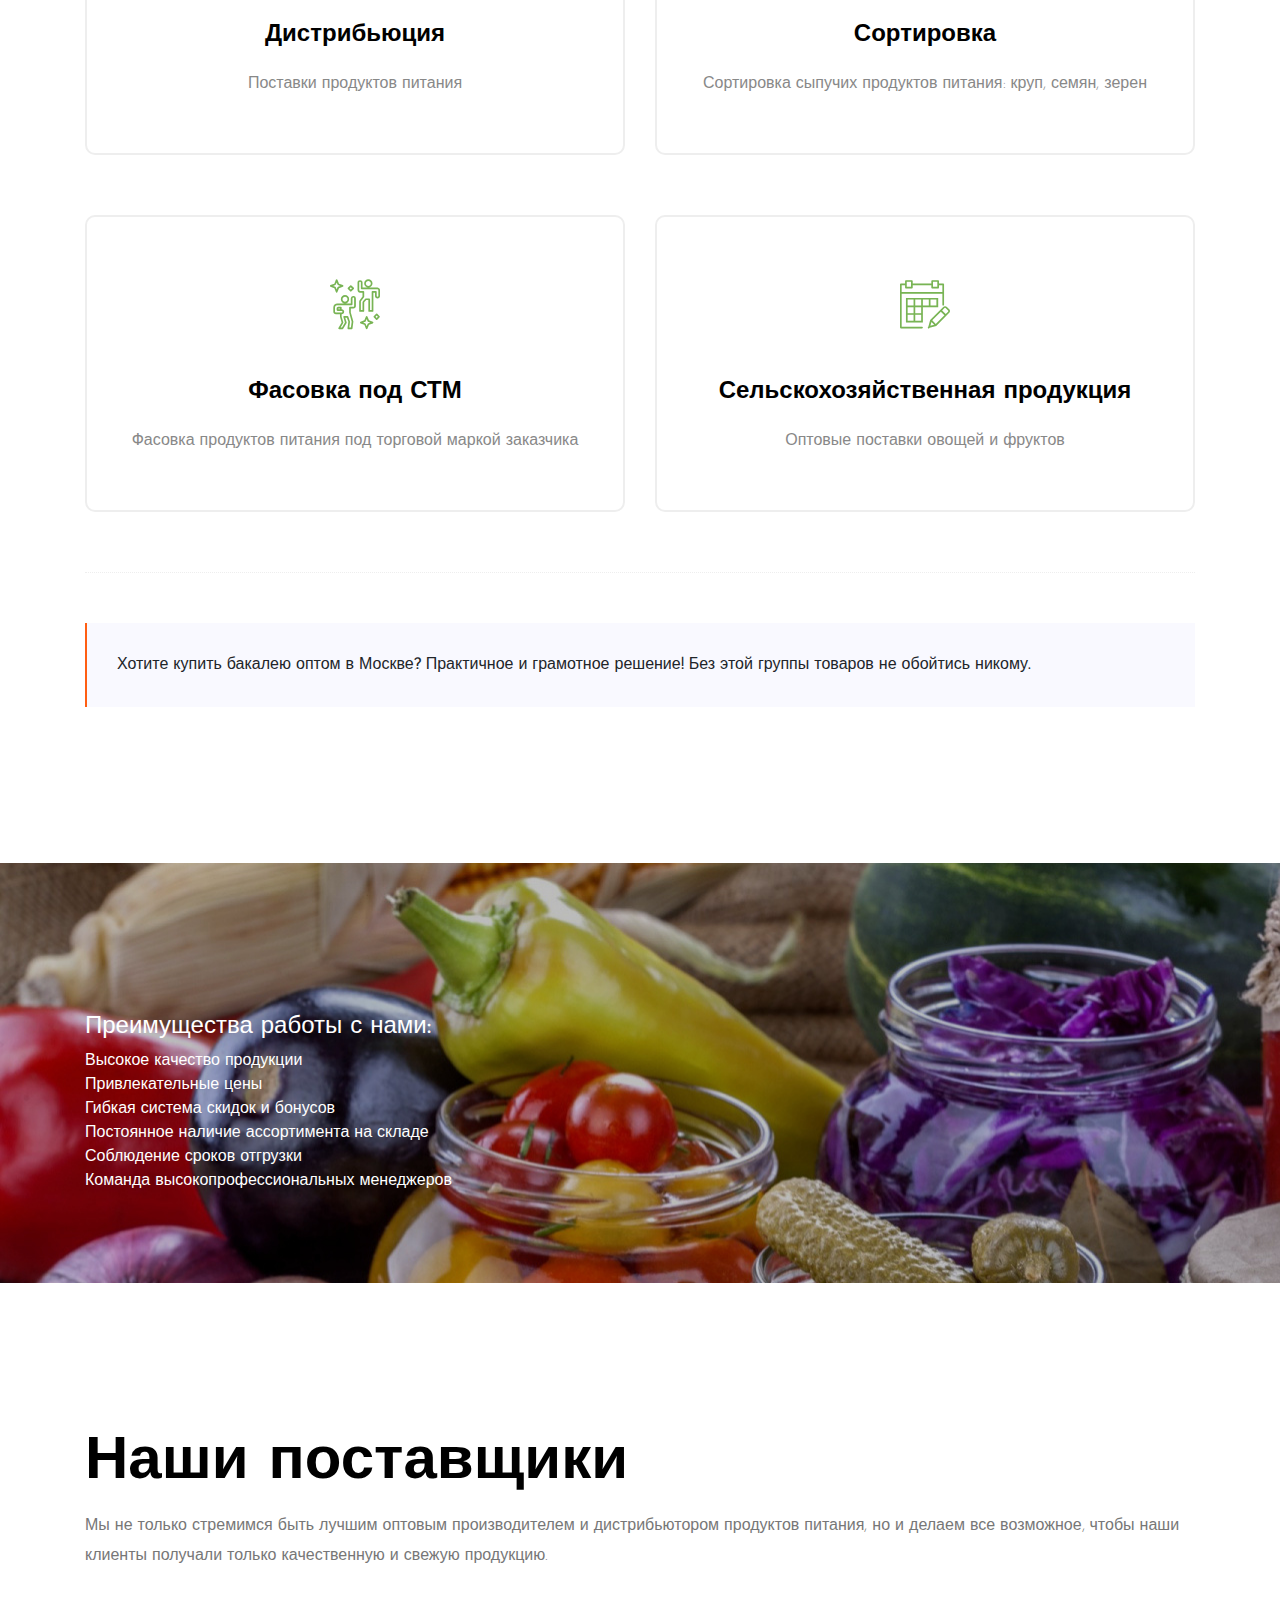
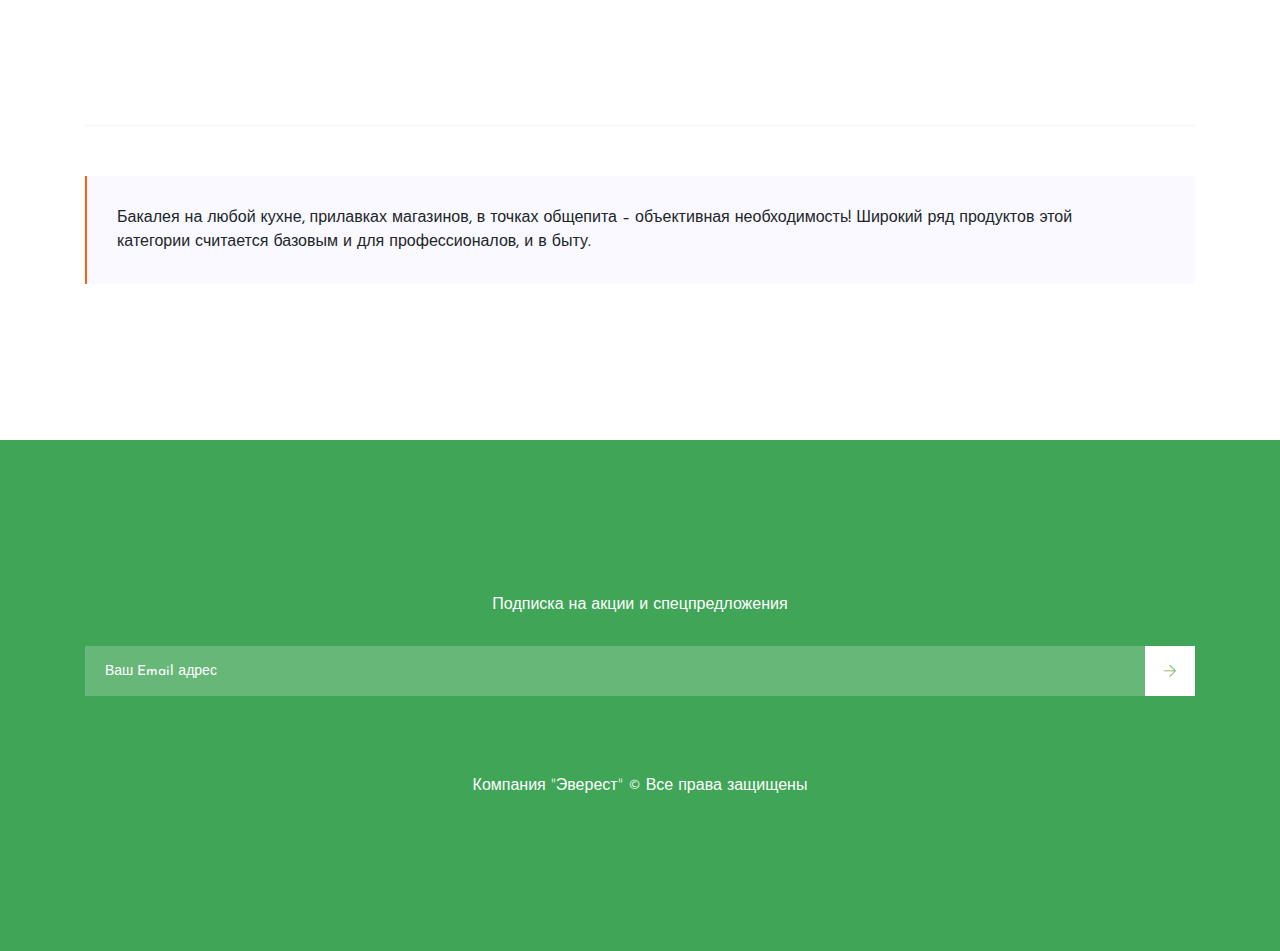
==== commit 6720b813: "meta" ====
--- a/index.html
+++ b/index.html
@@ -3,6 +3,7 @@
 
 <head>
     <meta charset="utf-8">
+    <meta name="yandex-verification" content="24c24c4f862a78d9" />
     <meta http-equiv="x-ua-compatible" content="ie=edge">
     <title>Эверест - бакалейные товары оптом</title>
     <meta name="description" content="Производство и дистрибьюция бакалейных товаров">
--- a/css/style.css
+++ b/css/style.css
@@ -1102,12 +1102,12 @@
 
 /* line 1, ../../Arafath/CL/CL August/199 Flatter Catering/199 Flatter Catering-HTML/scss/_banner.scss */
 .slider_img_1 {
-  background-image: url(../img/banner/banner.png);
+  background-image: url(../img/banner/banner.jpg);
 }
 
 /* line 4, ../../Arafath/CL/CL August/199 Flatter Catering/199 Flatter Catering-HTML/scss/_banner.scss */
 .banner-3 {
-  background-image: url(../img/banner/banner-3.png);
+  background-image: url(../img/banner/banner-3.jpg);
 }
 
 /* line 1, ../../Arafath/CL/CL August/199 Flatter Catering/199 Flatter Catering-HTML/scss/_service.scss */
@@ -1179,7 +1179,7 @@
 
 /* line 1, ../../Arafath/CL/CL August/199 Flatter Catering/199 Flatter Catering-HTML/scss/_video.scss */
 .video_bg {
-  background-image: url(../img/banner/banner-2.png);
+  background-image: url(../img/banner/banner-2.jpg);
 }
 
 /* line 4, ../../Arafath/CL/CL August/199 Flatter Catering/199 Flatter Catering-HTML/scss/_video.scss */
@@ -1821,7 +1821,7 @@
 
 /* line 1, ../../Arafath/CL/CL August/199 Flatter Catering/199 Flatter Catering-HTML/scss/_breadcam.scss */
 .breadcam_bg_1 {
-  background-image: url(../img/banner/common.png);
+  background-image: url(../img/banner/banner.jpg);
 }
 
 /* line 4, ../../Arafath/CL/CL August/199 Flatter Catering/199 Flatter Catering-HTML/scss/_breadcam.scss */
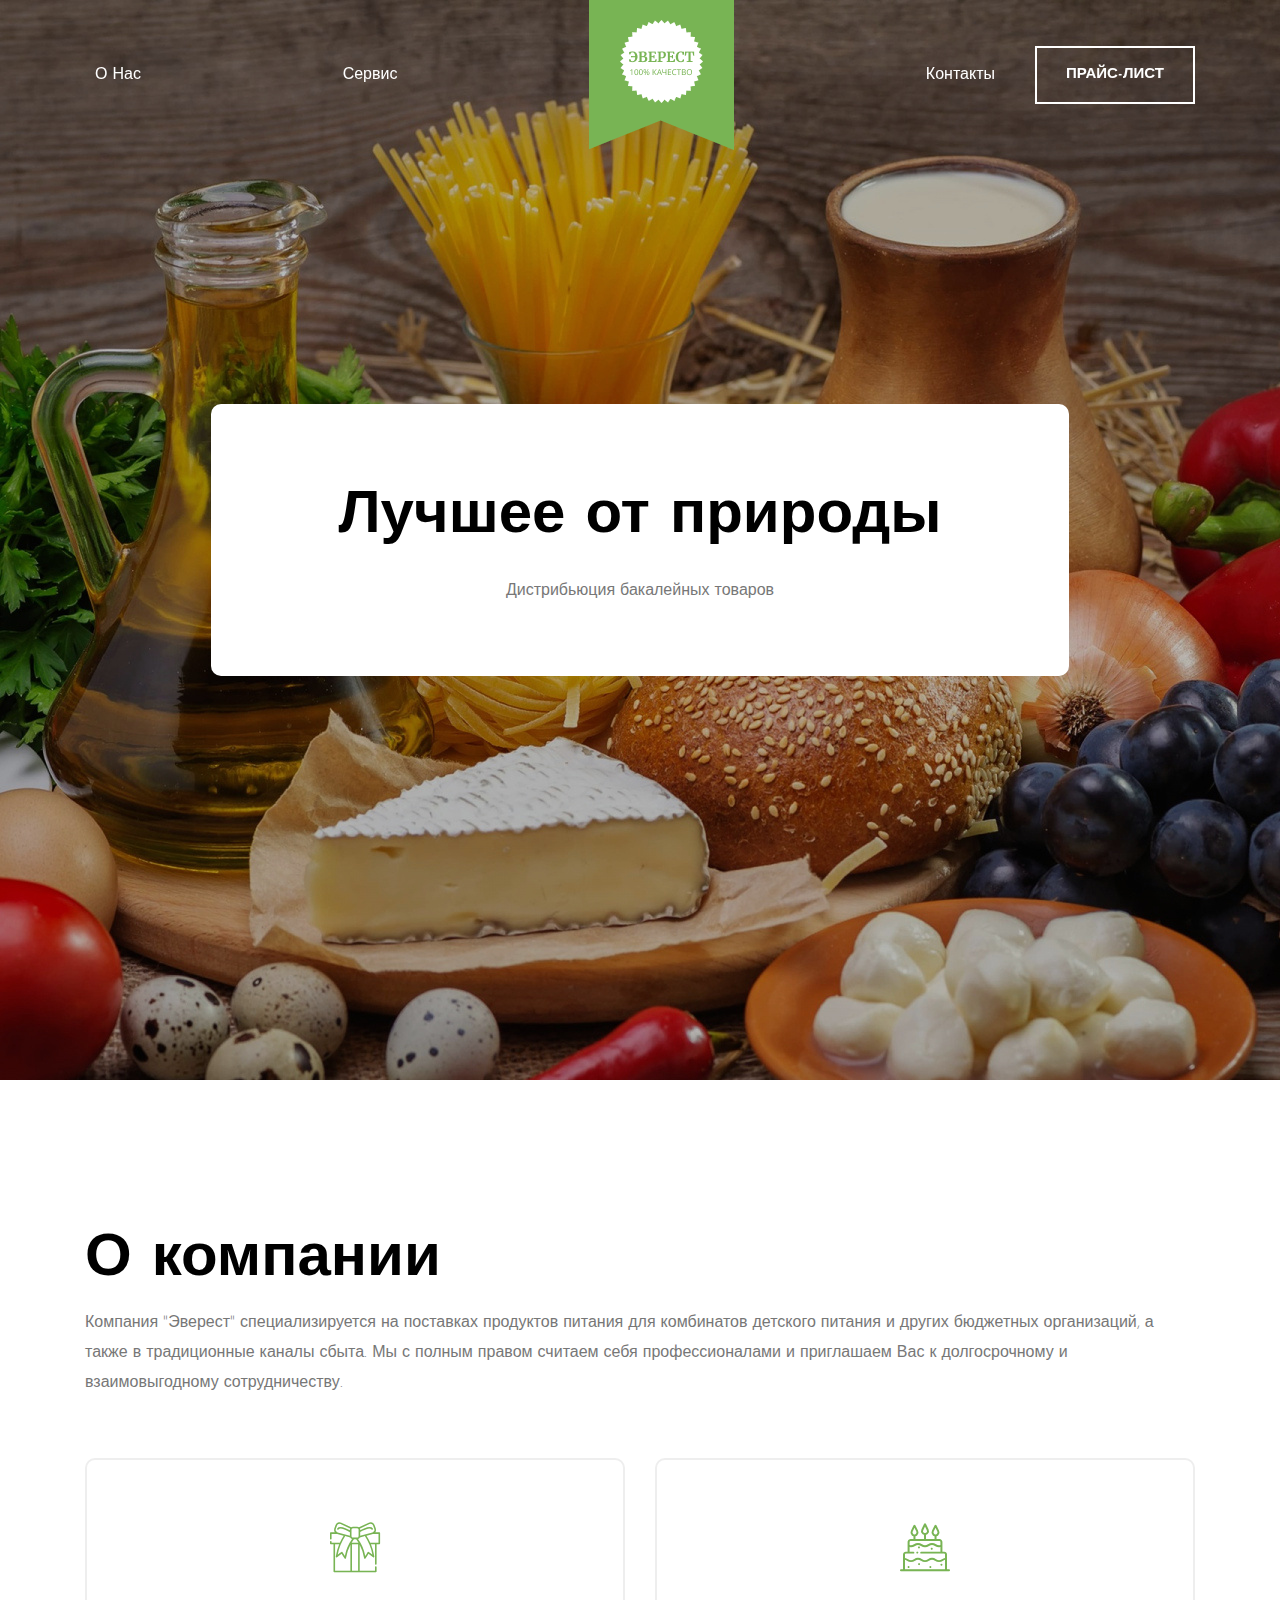
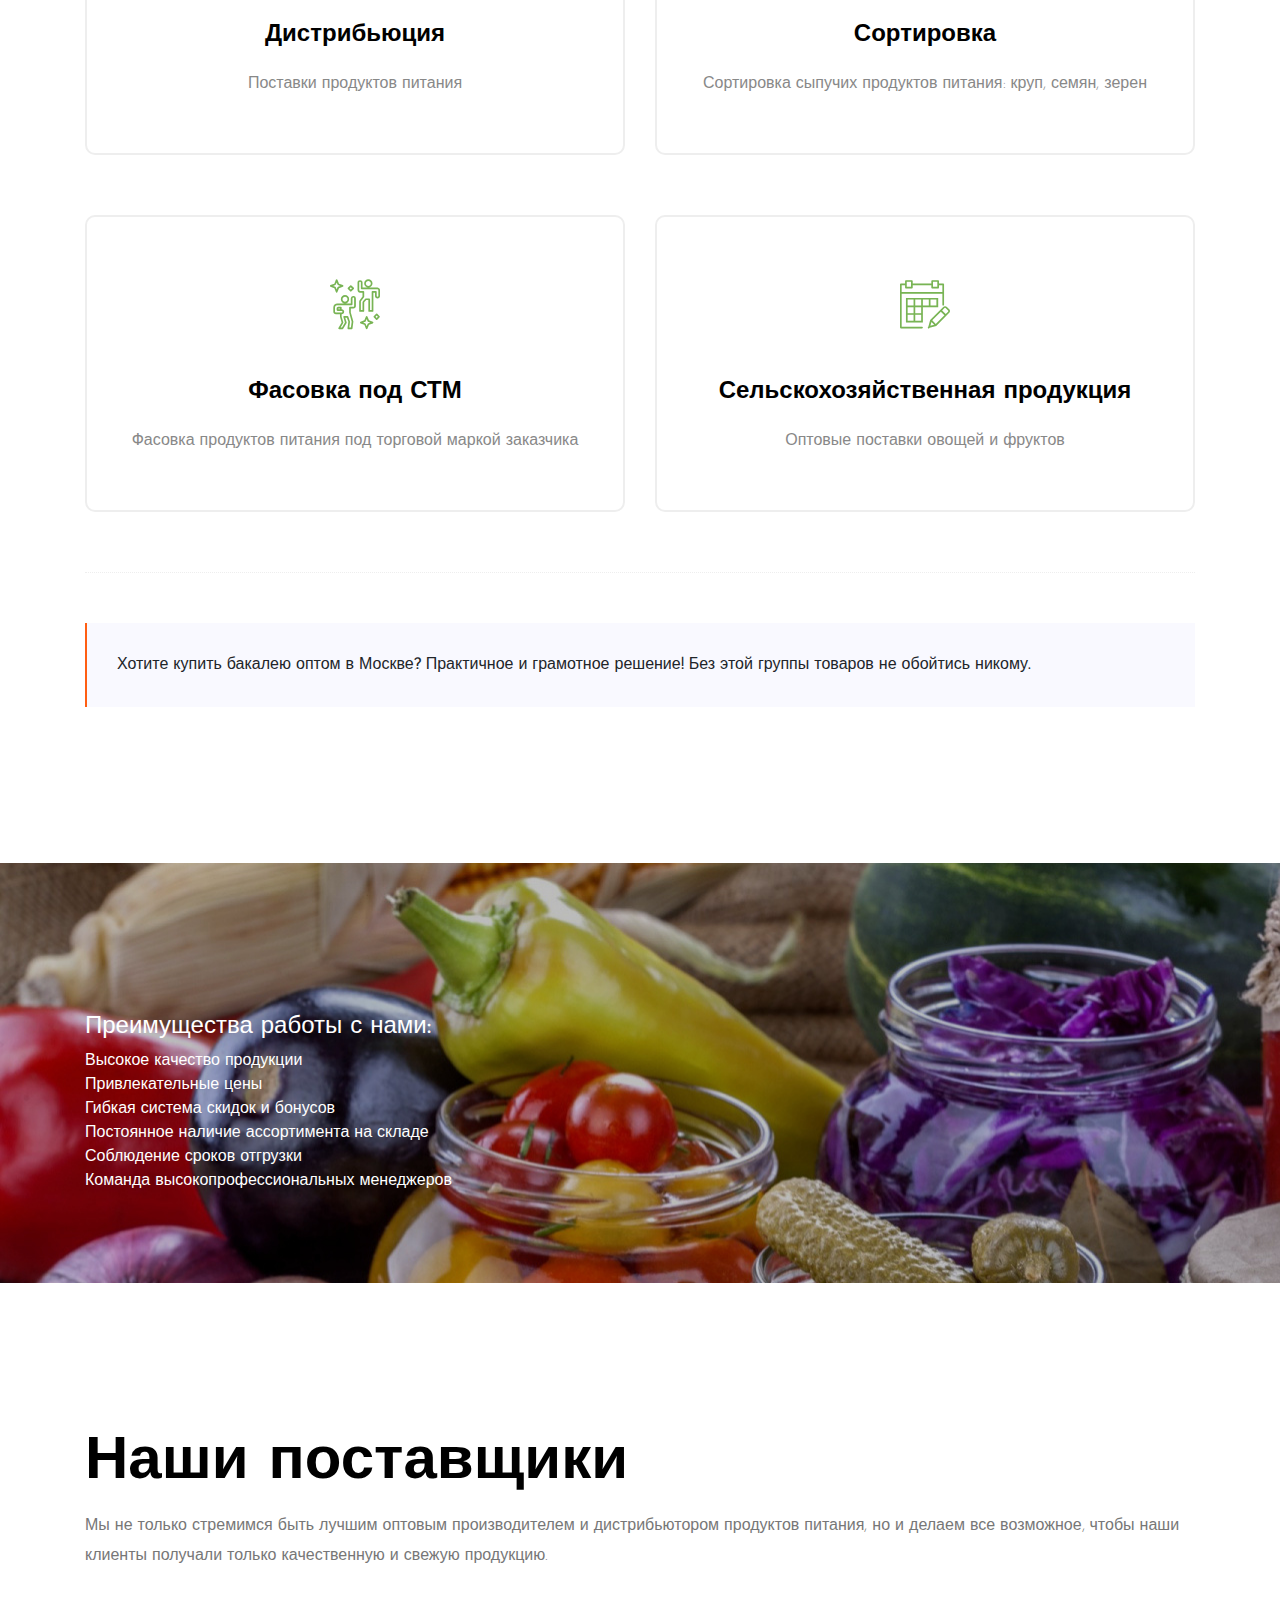
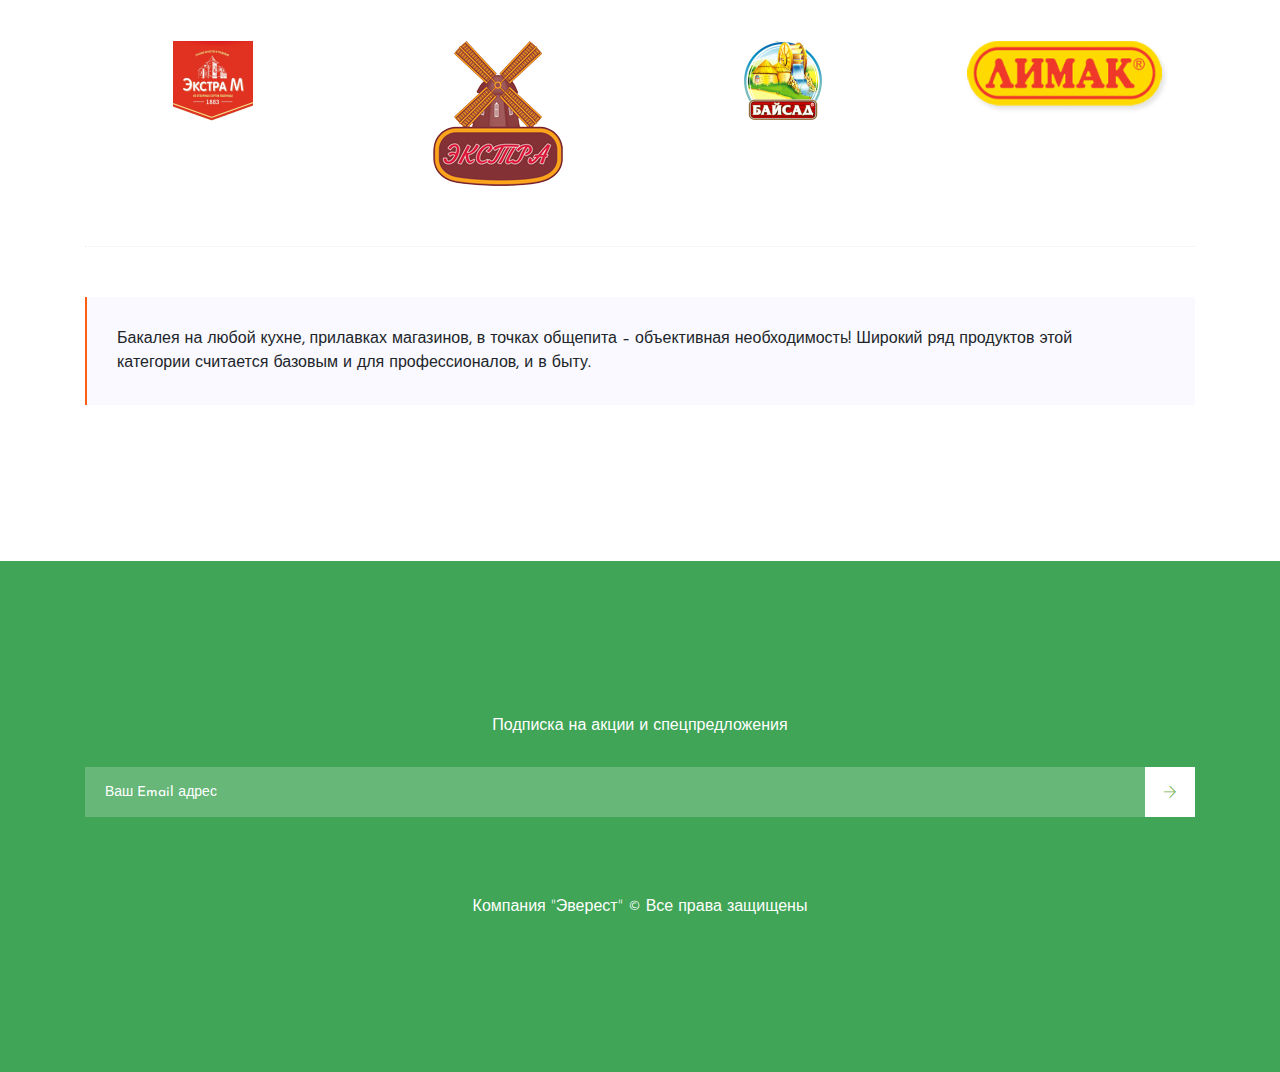
==== commit 1d21a5de: "re" ====
--- a/index.html
+++ b/index.html
@@ -195,7 +195,7 @@
             <div class="row">
                 <div class="col-lg-3">
                     <div class="single_brand">
-                        <img src="img/brand/1.png" alt="">
+                        <img src="img/brand/05.png" alt="">
                     </div>
                 </div>
                 <div class="col-lg-3">
@@ -210,7 +210,7 @@
                 </div>
                 <div class="col-lg-3">
                     <div class="single_brand">
-                        <img src="img/brand/04.png" alt="">
+                        <img src="img/brand/06.png" alt="">
                     </div>
                 </div>
             </div>
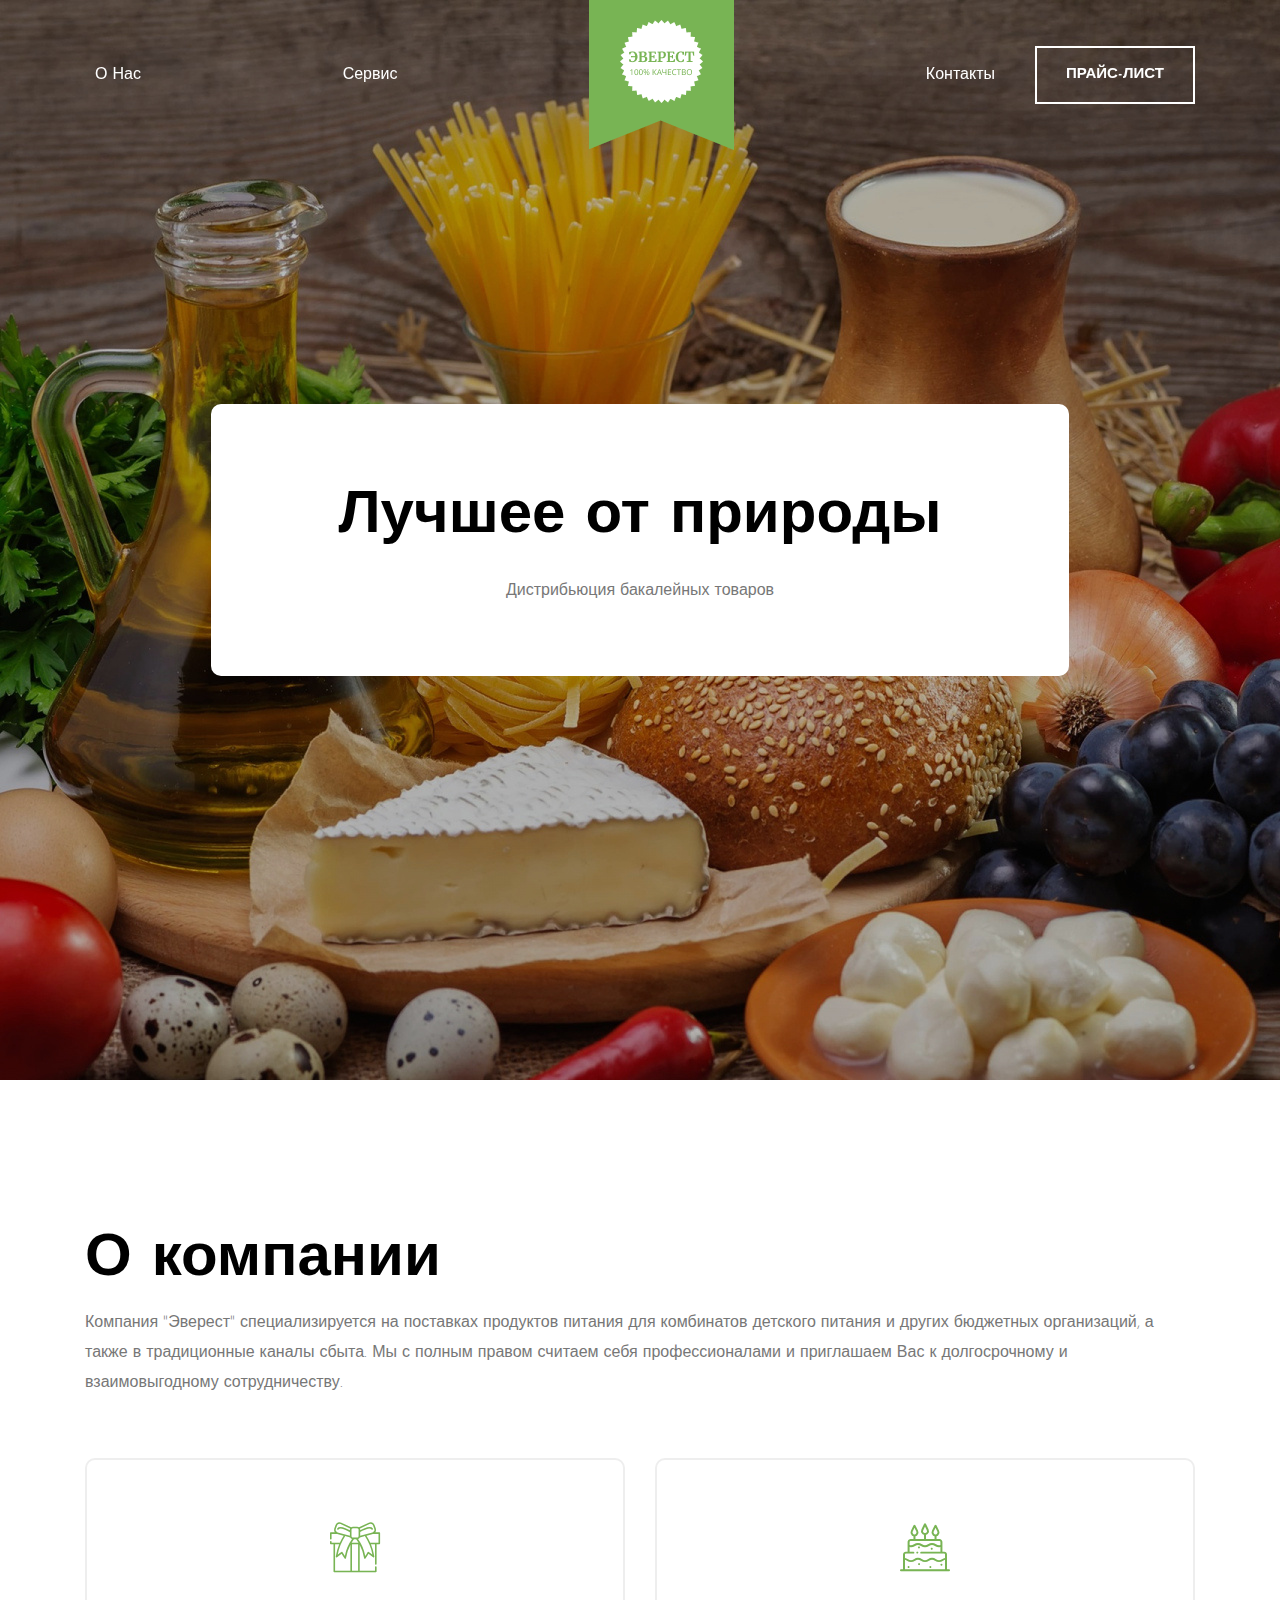
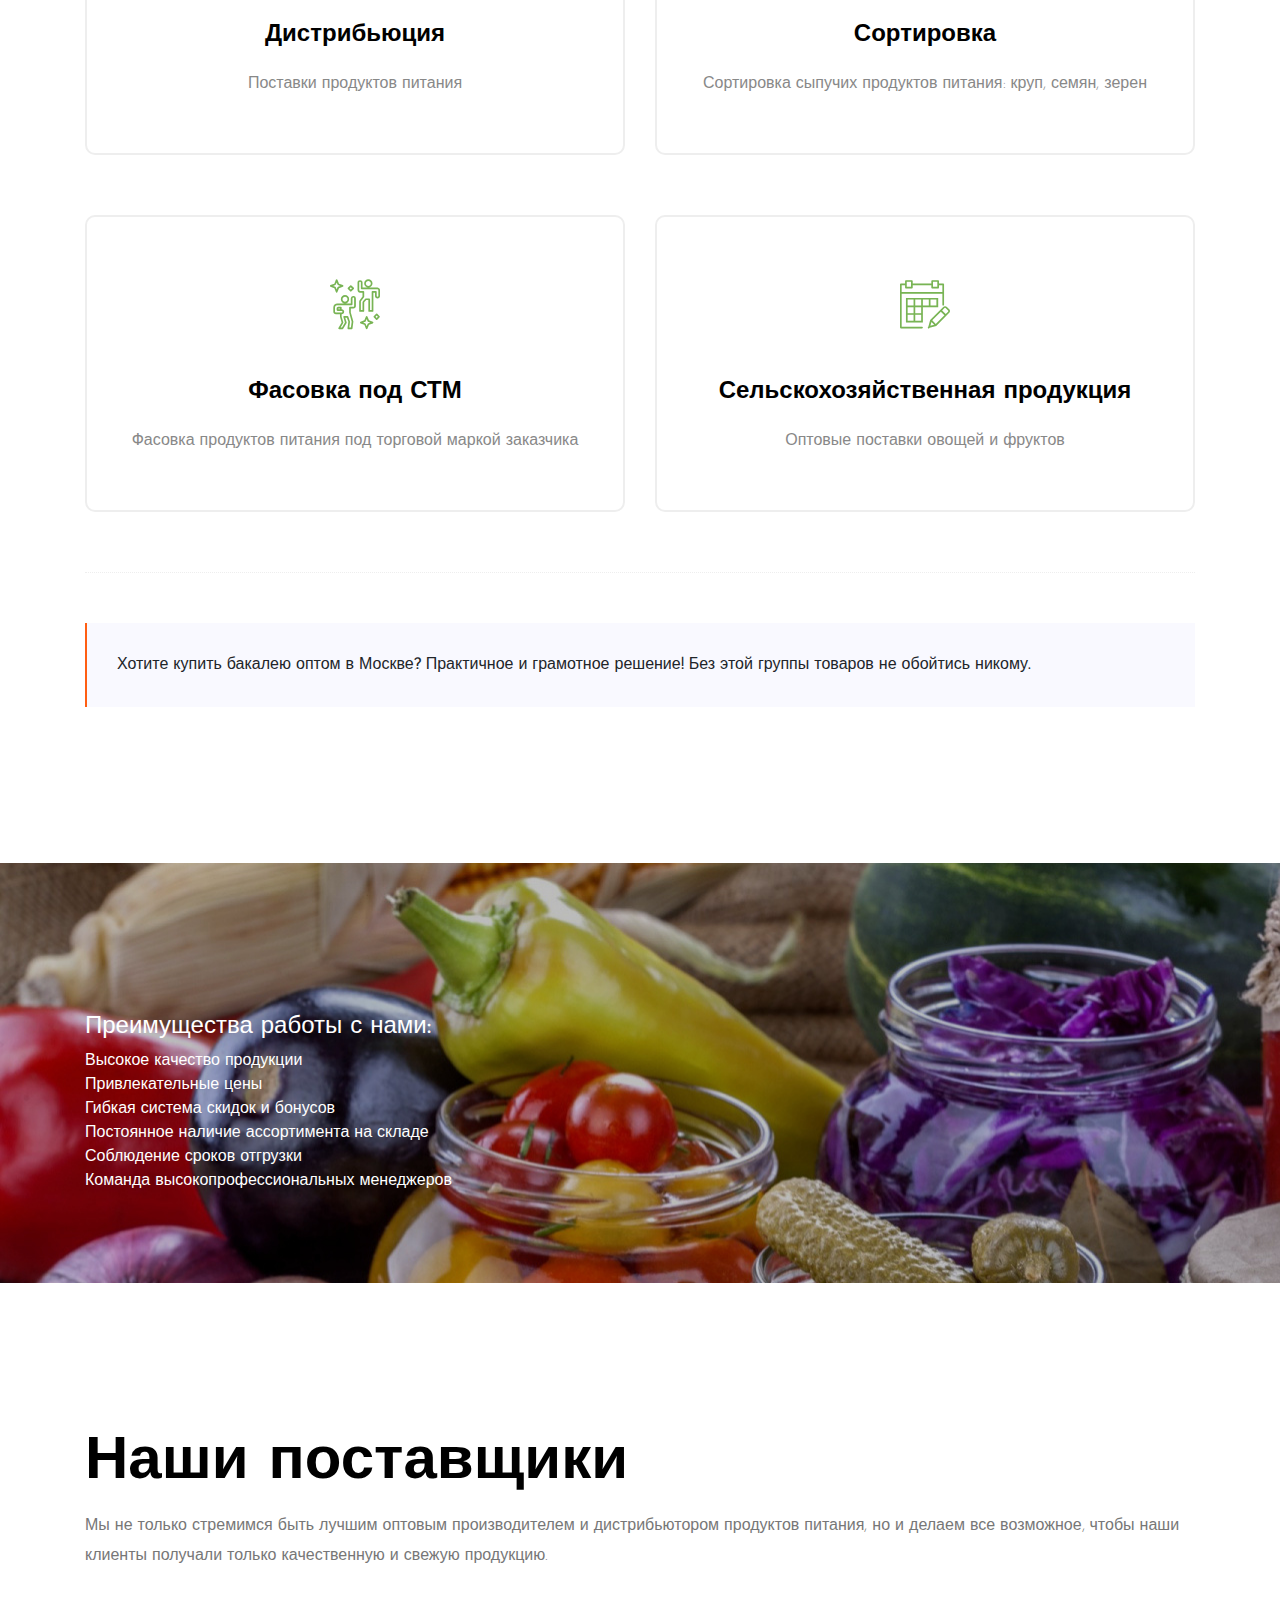
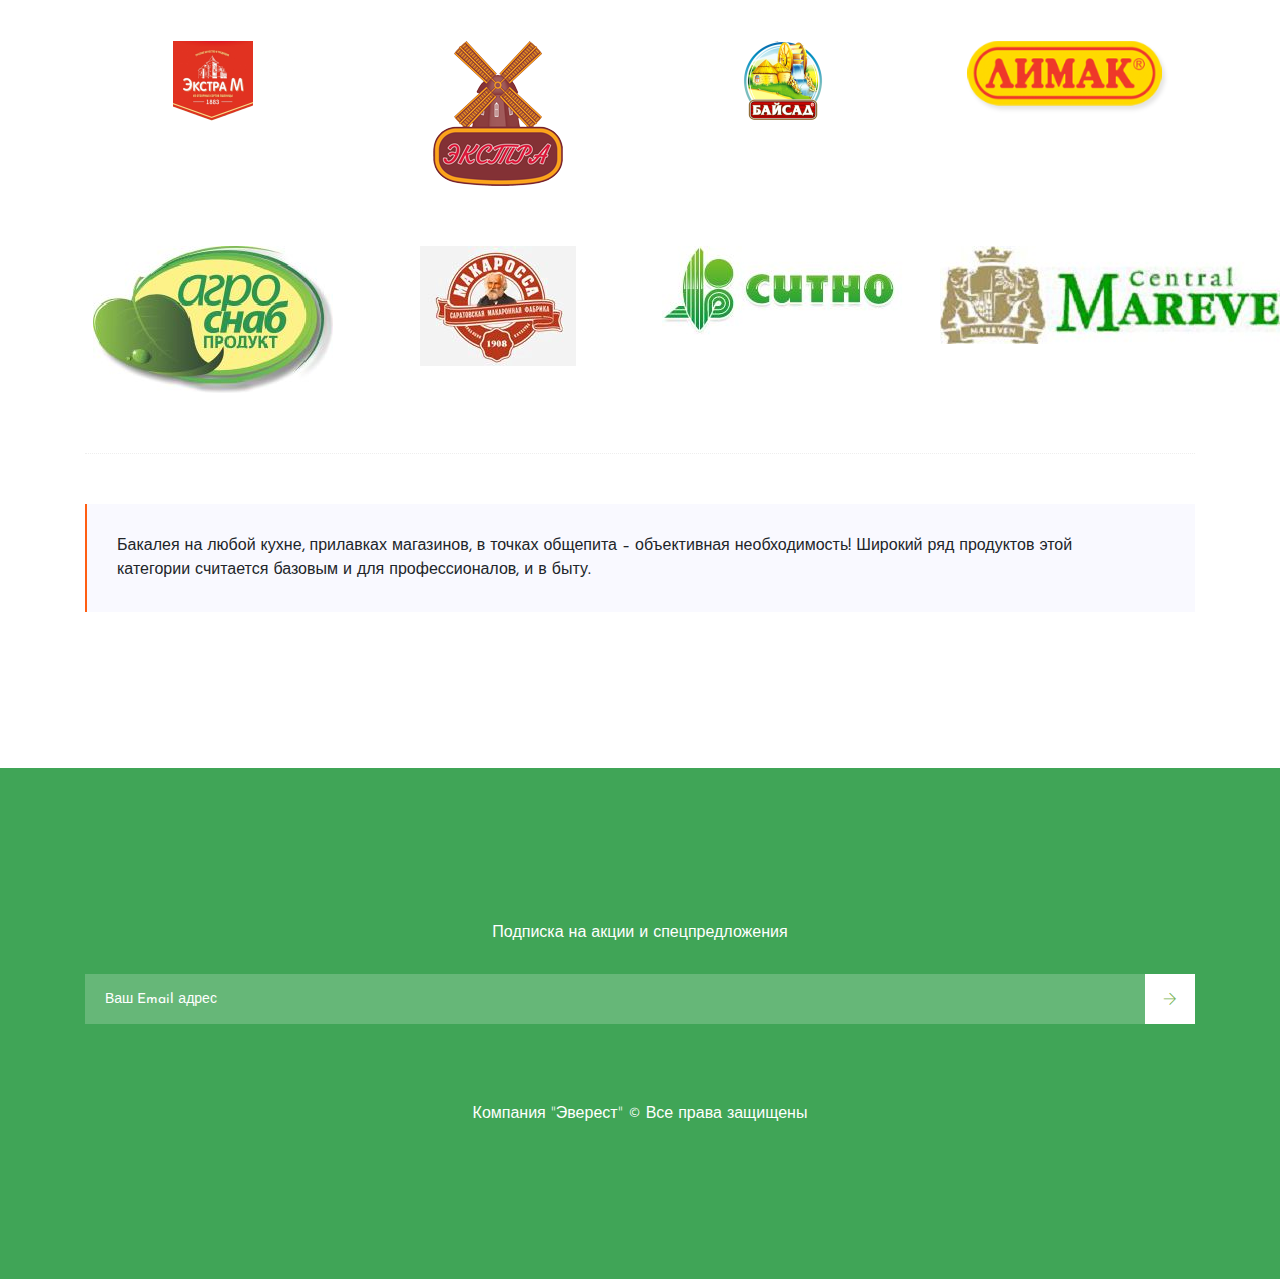
==== commit 7e91d216: "img" ====
--- a/index.html
+++ b/index.html
@@ -213,6 +213,26 @@
                         <img src="img/brand/06.png" alt="">
                     </div>
                 </div>
+                <div class="col-lg-3">
+                    <div class="single_brand">
+                        <img src="img/brand/01.jpg" alt="">
+                    </div>
+                </div>
+                <div class="col-lg-3">
+                    <div class="single_brand">
+                        <img src="img/brand/02.jpg" alt="">
+                    </div>
+                </div>
+                <div class="col-lg-3">
+                    <div class="single_brand">
+                        <img src="img/brand/03.jpg" alt="">
+                    </div>
+                </div>
+                <div class="col-lg-3">
+                    <div class="single_brand">
+                        <img src="img/brand/04.jpg" alt="">
+                    </div>
+                </div>
             </div>
 
             <div class="section-top-border">
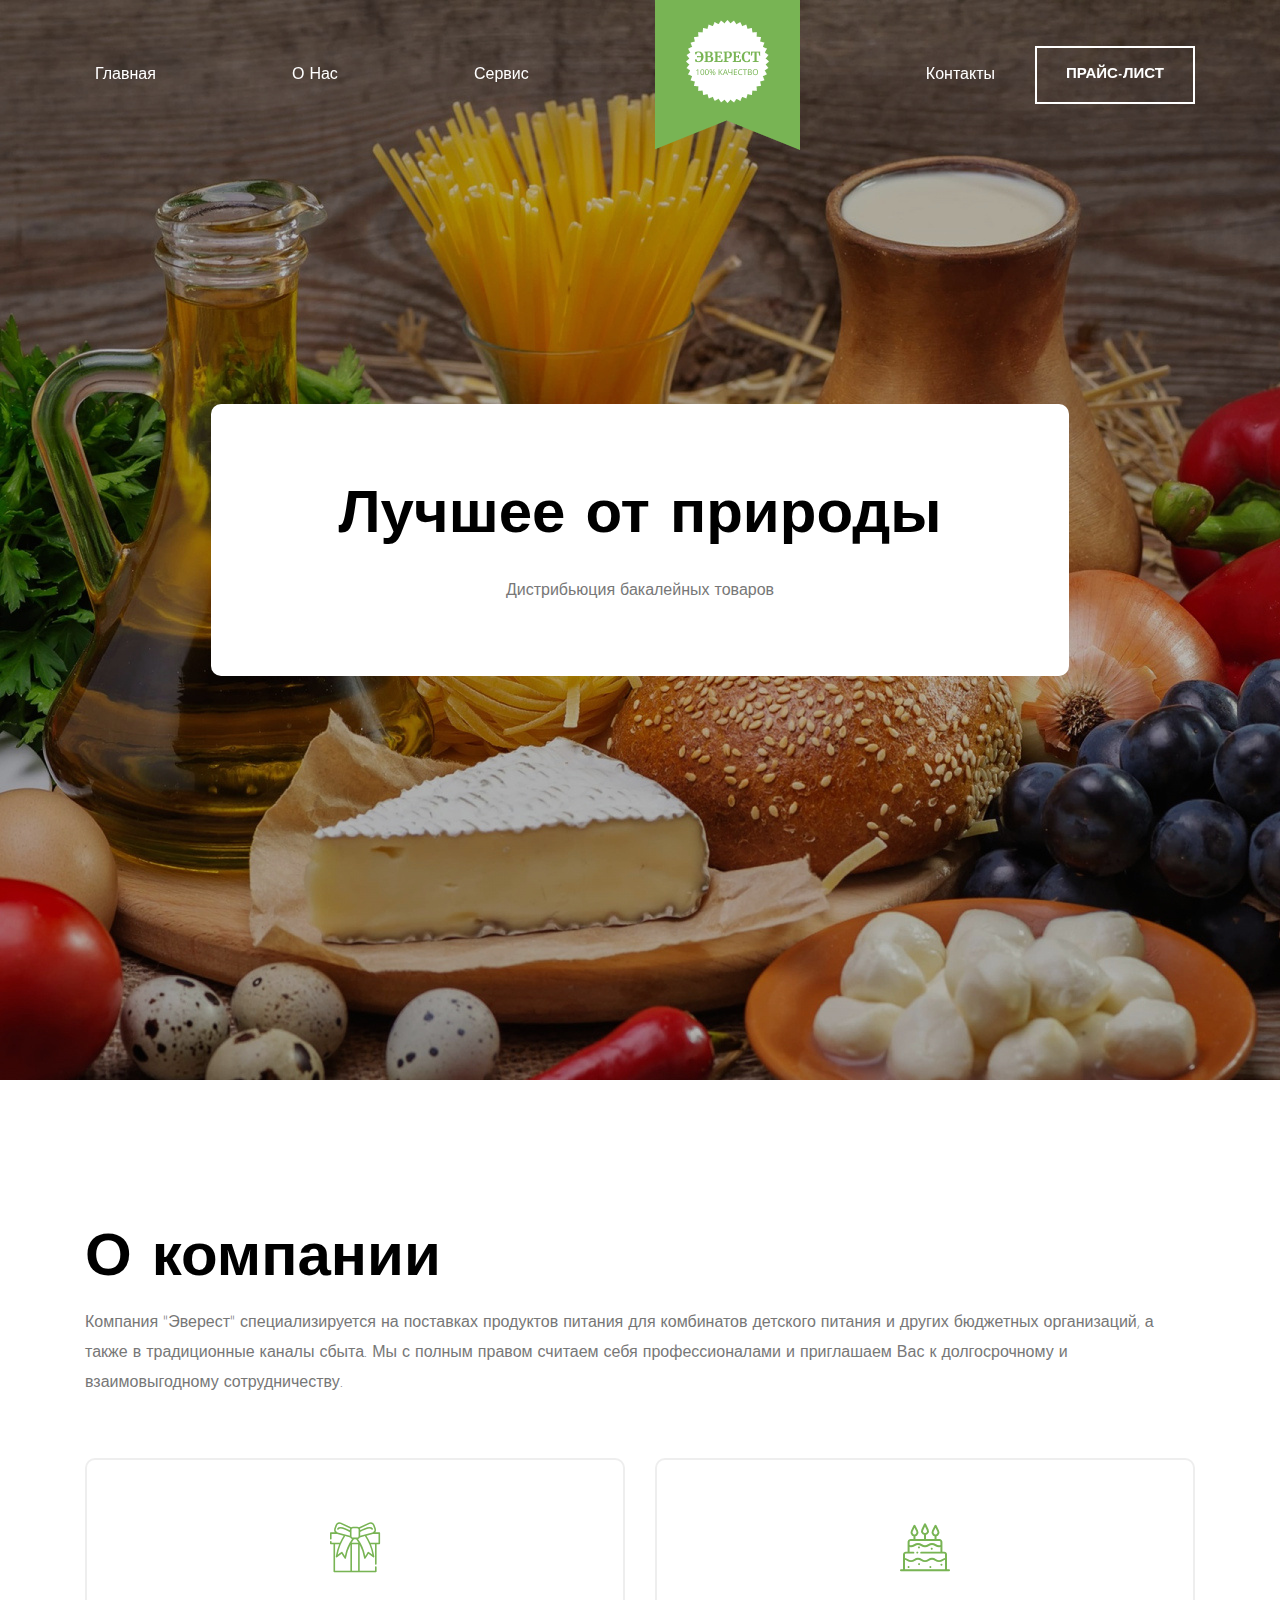
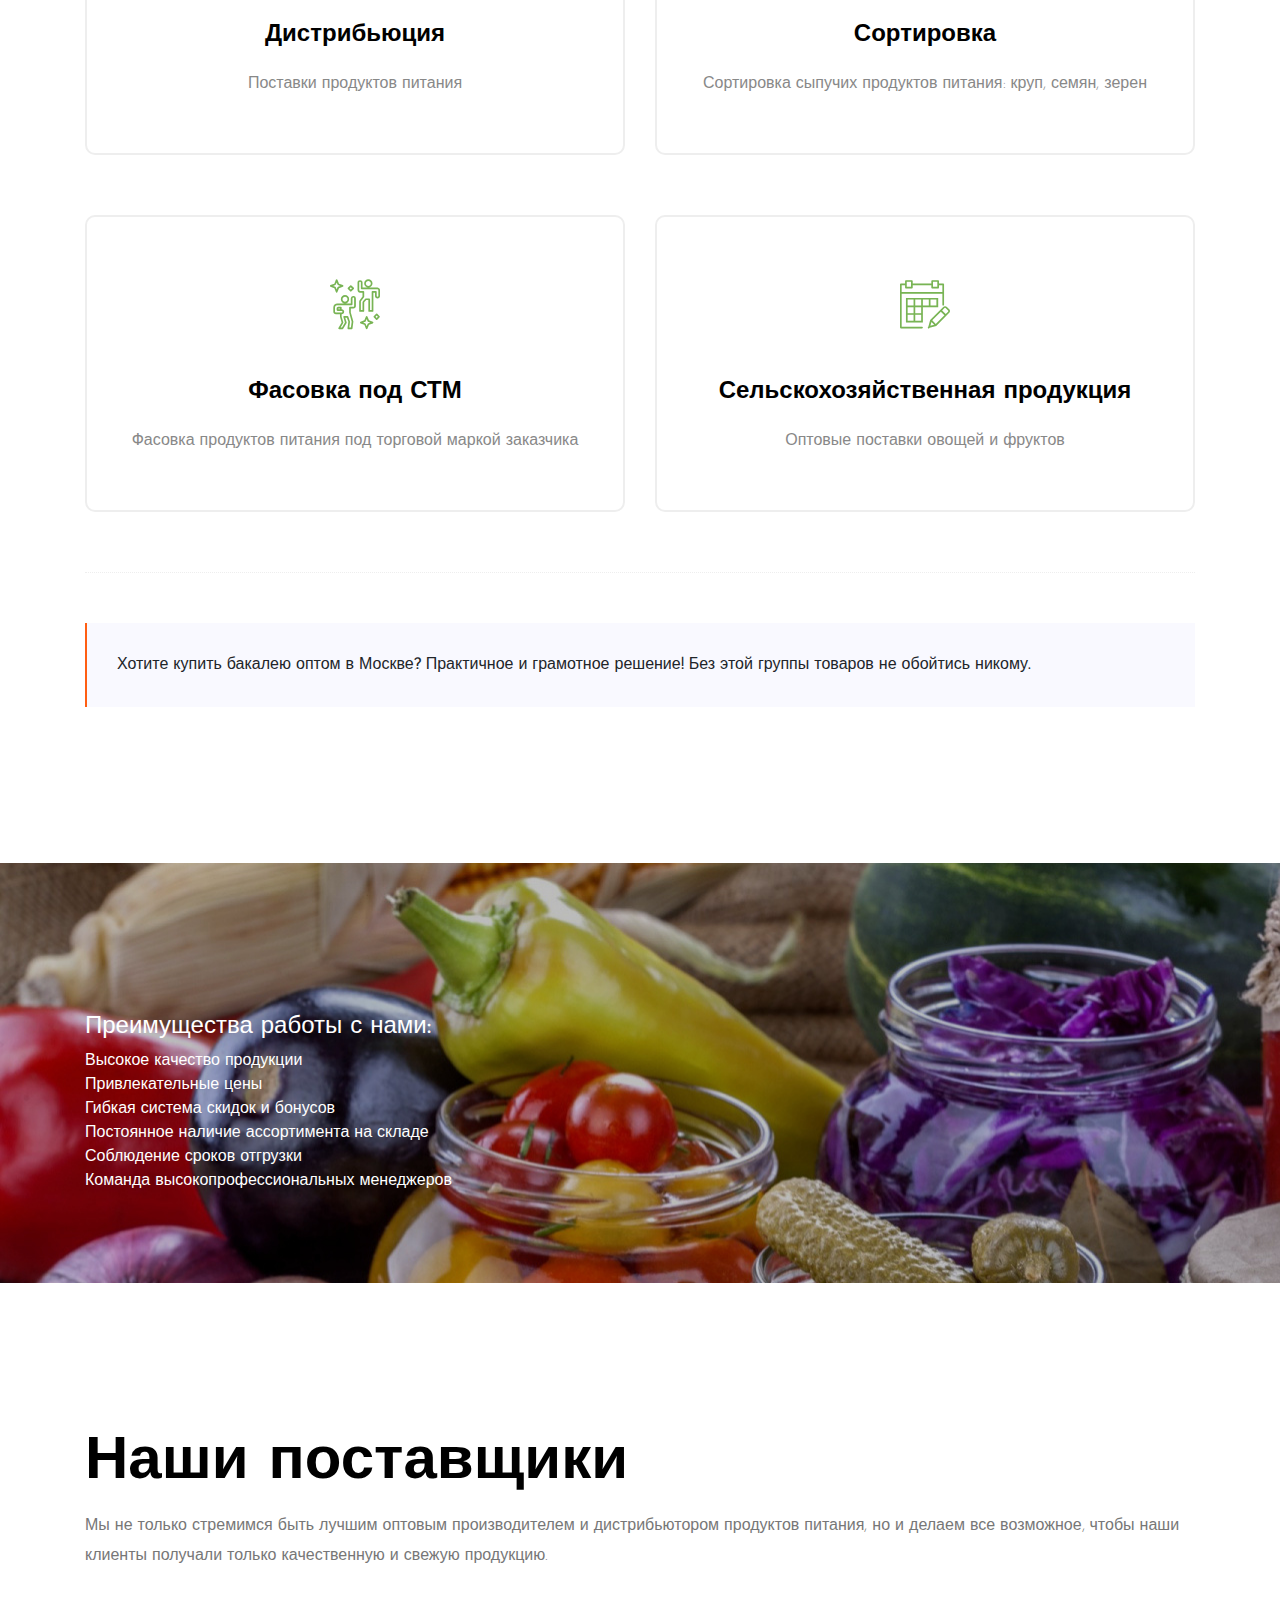
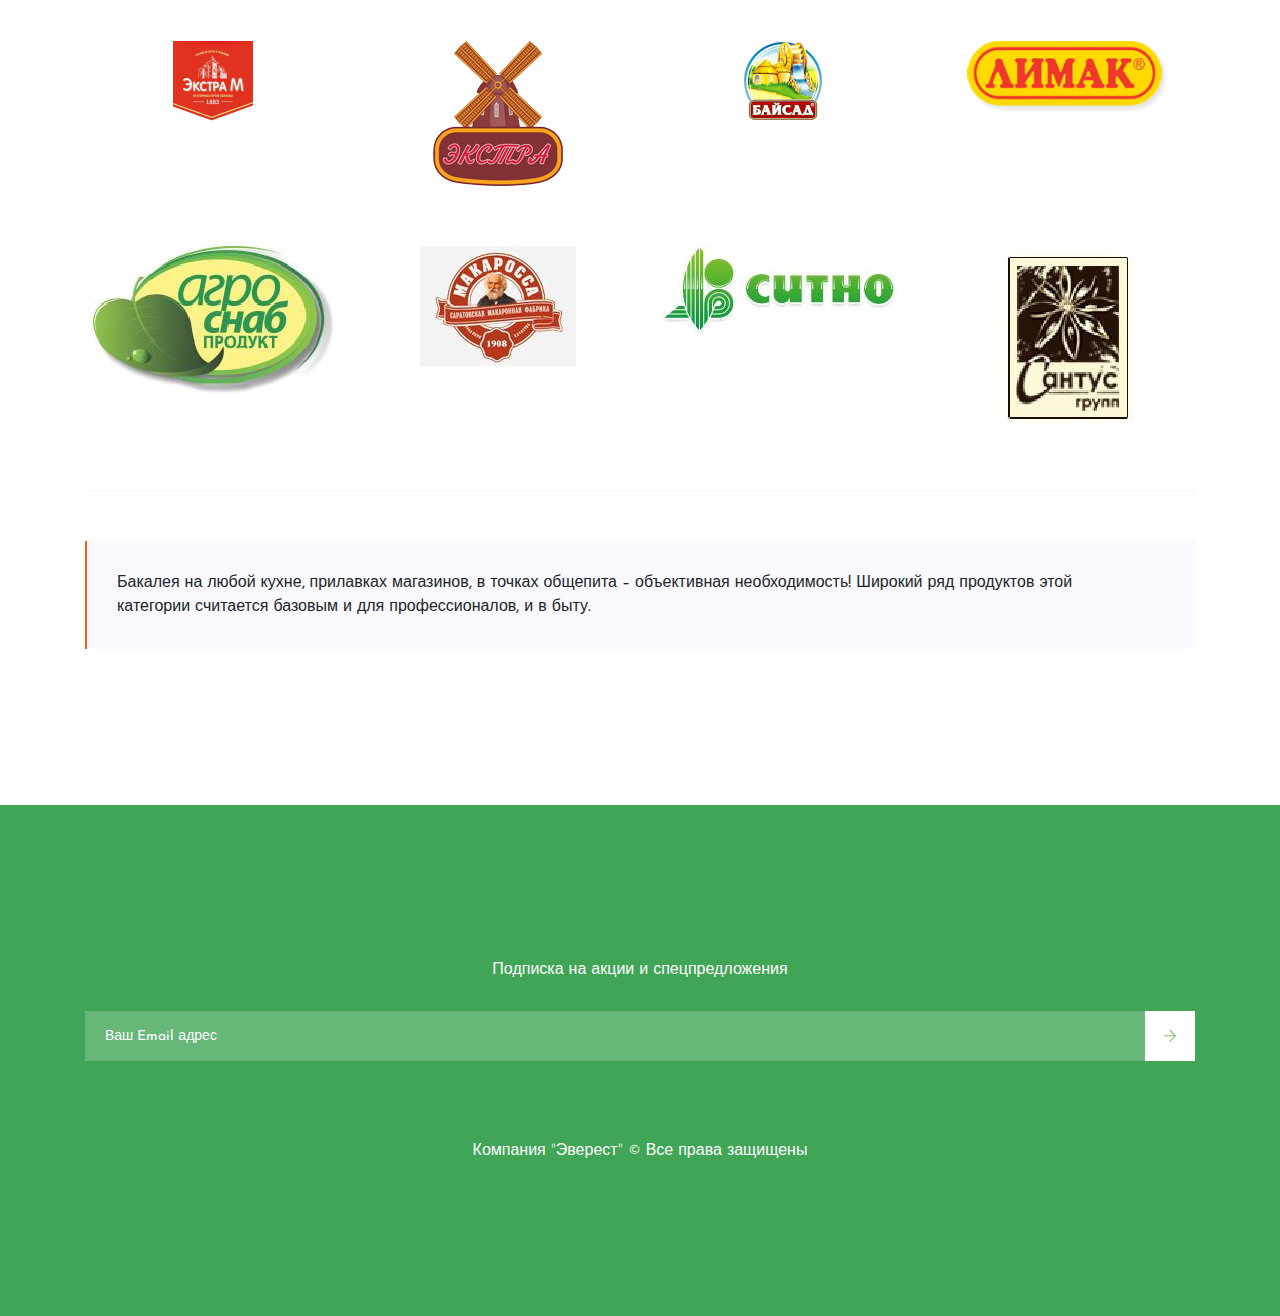
==== commit 914d2be3: "corr" ====
--- a/index.html
+++ b/index.html
@@ -42,6 +42,7 @@
                             <div class="main-menu d-none d-lg-block">
                                 <nav>
                                     <ul class="mein_menu_list" id="navigation">
+                                        <li><a href="/">Главная</a></li>
                                         <li><a href="about.html">О нас</a></li>
                                         <li><a href="service.html">Сервис</a></li>
                                         <div class="logo-img d-none d-lg-block">
